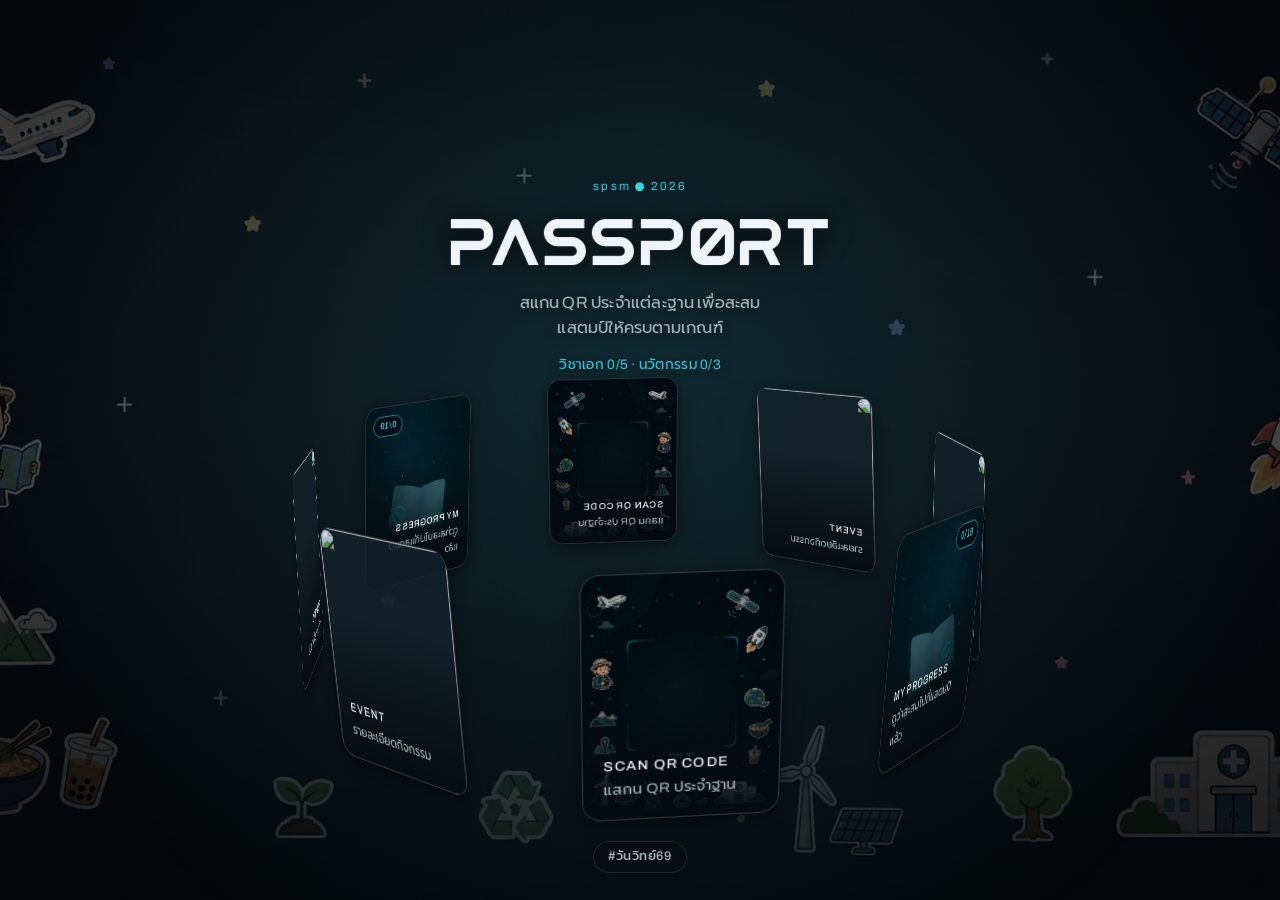
==== standalone/index.html @ b788333f "Add the venue map to the event page Its own full-width section above the poster grid: the map is lan" ====
<!DOCTYPE html>
<html lang="th">
<head>
<meta charset="UTF-8" />
<meta name="viewport" content="width=device-width, initial-scale=1.0, viewport-fit=cover" />
<meta name="theme-color" content="#0a141c" />
<title>PASSPORT — วันวิทย์69</title>
<meta name="description" content="สมุดสะสมแสตมป์ประจำฐานกิจกรรม สแกน QR ประจำฐานเพื่อสะสมแสตมป์ให้ครบตามเกณฑ์รับรางวัล" />
<link rel="icon" href="[data-uri]" />
<style>
/* Vendored faces. Archivo covers latin; Prompt covers Thai.
   Public Sans and Archivo are both latin-only, so Thai text has to come
   from a Thai face — the stacks in app.css put Archivo first and let Thai
   glyphs fall through to Prompt.
   Local so the site still works if the venue wifi dies. */
@font-face {
  font-family: 'Archivo';
  font-style: normal;
  font-weight: 400;
  font-stretch: 100%;
  font-display: swap;
  src: url("[data-uri]") format('woff2');
  unicode-range: U+0000-00FF, U+0131, U+0152-0153, U+02BB-02BC, U+02C6, U+02DA, U+02DC, U+0304, U+0308, U+0329, U+2000-206F, U+20AC, U+2122, U+2191, U+2193, U+2212, U+2215, U+FEFF, U+FFFD;
}
@font-face {
  font-family: 'Archivo';
  font-style: normal;
  font-weight: 500;
  font-stretch: 100%;
  font-display: swap;
  src: url("[data-uri]") format('woff2');
  unicode-range: U+0000-00FF, U+0131, U+0152-0153, U+02BB-02BC, U+02C6, U+02DA, U+02DC, U+0304, U+0308, U+0329, U+2000-206F, U+20AC, U+2122, U+2191, U+2193, U+2212, U+2215, U+FEFF, U+FFFD;
}
@font-face {
  font-family: 'Archivo';
  font-style: normal;
  font-weight: 600;
  font-stretch: 100%;
  font-display: swap;
  src: url("[data-uri]") format('woff2');
  unicode-range: U+0000-00FF, U+0131, U+0152-0153, U+02BB-02BC, U+02C6, U+02DA, U+02DC, U+0304, U+0308, U+0329, U+2000-206F, U+20AC, U+2122, U+2191, U+2193, U+2212, U+2215, U+FEFF, U+FFFD;
}
@font-face {
  font-family: 'Archivo';
  font-style: normal;
  font-weight: 700;
  font-stretch: 100%;
  font-display: swap;
  src: url("[data-uri]") format('woff2');
  unicode-range: U+0000-00FF, U+0131, U+0152-0153, U+02BB-02BC, U+02C6, U+02DA, U+02DC, U+0304, U+0308, U+0329, U+2000-206F, U+20AC, U+2122, U+2191, U+2193, U+2212, U+2215, U+FEFF, U+FFFD;
}

@font-face {
  font-family: 'Prompt';
  font-style: normal;
  font-weight: 400;
  font-display: swap;
  src: url("[data-uri]") format('woff2');
  unicode-range: U+02D7, U+0303, U+0331, U+0E01-0E5B, U+200C-200D, U+25CC;
}
@font-face {
  font-family: 'Prompt';
  font-style: normal;
  font-weight: 500;
  font-display: swap;
  src: url("[data-uri]") format('woff2');
  unicode-range: U+02D7, U+0303, U+0331, U+0E01-0E5B, U+200C-200D, U+25CC;
}
@font-face {
  font-family: 'Prompt';
  font-style: normal;
  font-weight: 600;
  font-display: swap;
  src: url("[data-uri]") format('woff2');
  unicode-range: U+02D7, U+0303, U+0331, U+0E01-0E5B, U+200C-200D, U+25CC;
}
@font-face {
  font-family: 'Prompt';
  font-style: normal;
  font-weight: 700;
  font-display: swap;
  src: url("[data-uri]") format('woff2');
  unicode-range: U+02D7, U+0303, U+0331, U+0E01-0E5B, U+200C-200D, U+25CC;
}

/* ============================================================
   Wunvit Stamp Book
   Design system ported from the MentoScope reference and
   hue-shifted onto the provided navy-teal artwork.
   Surfaces -> ink ramp -> one reserved accent -> tokens.
   ============================================================ */
:root{
  /* Surfaces — deep navy-teal, never pure black */
  --bg:        #0a141c;
  --bg-deep:   #060e14;
  --surface:   rgba(19, 33, 43, 0.82);
  --surface-2: rgba(28, 45, 57, 0.88);
  --sunken:    rgba(8, 17, 24, 0.62);
  --line:      rgba(226, 242, 248, 0.16);
  --line-soft: rgba(226, 242, 248, 0.10);

  /* Ink — warm off-white, never pure #fff */
  --text:       #eef4f7;
  --text-soft:  #a9bfca;
  --text-faint: #7c95a2;

  /* Accent — the cyan already in the artwork. Interactive + stamped only. */
  --accent:        #3ccfe2;
  --accent-strong: #29bed2;
  --accent-deep:   #1a8ea1;
  --accent-tint:   rgba(60, 207, 226, 0.14);
  --on-accent:     #05222a;

  /* Status */
  --ok:        #54d9a6;
  --ok-tint:   rgba(84, 217, 166, 0.14);
  --warn:      #f0b45c;
  --warn-tint: rgba(240, 180, 92, 0.14);
  --bad:       #f08163;
  --bad-tint:  rgba(240, 129, 99, 0.14);

  /* Archivo first, Thai glyphs fall through to Prompt. Both faces
     are latin/Thai only by design — no other script is used here. */
  --font-ui:   "Archivo", "Prompt", system-ui, -apple-system, "Segoe UI", sans-serif;
  /* Was IBM Plex Mono. Kept as its own token so the readout role stays
     nameable; Archivo with tabular figures does the job. */
  --font-mono: "Archivo", "Prompt", system-ui, -apple-system, "Segoe UI", sans-serif;
  /* Osiris is latin-only display — the wordmark and nothing else. */
  --font-display: "Osiris", "Archivo", sans-serif;

  --s1:0.25rem; --s2:0.5rem; --s3:0.75rem; --s4:1rem; --s5:1.5rem; --s6:2rem; --s7:3rem;
  --r-sm:6px; --r-md:10px; --r-lg:16px; --r-full:999px;

  --shadow-md: 0 2px 8px rgba(0,0,0,0.32), 0 12px 36px rgba(0,0,0,0.34);

  --ease-quart: cubic-bezier(0.25,1,0.5,1);
  --ease-expo:  cubic-bezier(0.16,1,0.3,1);
  --dur-fast:150ms; --dur:220ms; --dur-slow:440ms;
}

*,*::before,*::after{ box-sizing:border-box; }
html{ -webkit-text-size-adjust:100%; text-size-adjust:100%; }

@font-face{
  font-family:"Osiris";
  src:url("[data-uri]") format("woff2");
  font-weight:400; font-style:normal; font-display:swap;
}

body{
  margin:0; min-height:100vh;
  background:var(--bg-deep);
  font-family:var(--font-ui); color:var(--text);
  line-height:1.6; -webkit-font-smoothing:antialiased; text-rendering:optimizeLegibility;
  overflow-x:hidden;
}
h1,h2,h3{ margin:0; font-weight:600; line-height:1.2; }
p{ margin:0; }
a{ color:var(--accent); }
.mono{ font-family:var(--font-mono); font-feature-settings:"tnum" 1, "lnum" 1; font-variant-numeric:tabular-nums; }
:focus-visible{ outline:2px solid var(--accent); outline-offset:2px; border-radius:4px; }
[hidden]{ display:none !important; }

/* ------------------------------------------------------------
   Background art + the black overlay.
   Transparent enough to read the stickers, opaque enough that
   every bit of text and card sits cleanly on top of it.
   ------------------------------------------------------------ */
.bg{
  position:fixed; inset:0; z-index:-2;
  background:url("[data-uri]") center center / cover no-repeat;
  background-color:var(--bg);
}
.bg-scrim{
  position:fixed; inset:0; z-index:-1; pointer-events:none;
  background:
    radial-gradient(120% 90% at 50% 42%, rgba(0,0,0,0.42) 0%, rgba(0,0,0,0.66) 58%, rgba(0,0,0,0.80) 100%),
    linear-gradient(180deg, rgba(6,14,20,0.42) 0%, rgba(6,14,20,0.30) 45%, rgba(6,14,20,0.62) 100%);
}
/* Reading views carry a flatter, heavier scrim than the landing — they hold body copy. */
body[data-route="page"] .bg-scrim{
  background:linear-gradient(180deg, rgba(4,10,15,0.80) 0%, rgba(4,10,15,0.72) 100%);
}

.view{ position:relative; z-index:1; }

/* ============================================================
   LANDING — orbital hero
   A 3D ring of card panels orbiting the wordmark: drag or scroll
   to spin, momentum carries, slow auto-drift when idle.
   ============================================================ */
.view--landing{
  height:100vh; height:100dvh; overflow:hidden;
  display:flex; align-items:center; justify-content:center;
}
.orbit-aura{
  position:absolute; inset:-20%; z-index:0; pointer-events:none;
  background:radial-gradient(circle at 50% 44%, var(--accent-tint), transparent 60%);
}
.orbit-stage{
  position:absolute; inset:0; z-index:1;
  display:flex; align-items:center; justify-content:center;
  perspective:1400px; cursor:grab; touch-action:pan-y;
  user-select:none; -webkit-user-select:none;
}
.orbit-stage.is-dragging, .orbit-stage.is-dragging .orbit-panel{ cursor:grabbing; }
.orbit-parallax{ position:relative; width:1px; height:1px; transform-style:preserve-3d; transition:transform 0.6s var(--ease-quart); }
/* The ring orbits BELOW the wordmark. The reference lets panels sweep across
   its title; here the title has to stay unambiguously readable, so the ring
   centre is pushed down and the wordmark lifted up out of its path. */
.orbit-tilt{ position:absolute; top:0; left:0; transform-style:preserve-3d; transform:translateY(104px) rotateX(-16deg); }
.orbit-ring{ position:absolute; top:0; left:0; transform-style:preserve-3d; will-change:transform; }

.orbit-panel{
  position:absolute; top:0; left:0;
  width:158px; height:209px; margin:-105px 0 0 -79px;
  border-radius:var(--r-lg); overflow:hidden; display:block; text-decoration:none;
  background:var(--surface); border:1px solid var(--line-soft); box-shadow:var(--shadow-md);
  transform:rotateY(var(--ry)) translateZ(var(--tz)) rotateZ(var(--rz));
  transition:border-color var(--dur) var(--ease-quart), box-shadow var(--dur) var(--ease-quart), transform 0.7s var(--ease-quart);
  cursor:pointer;
}
.orbit-panel:hover,.orbit-panel:focus-visible{ border-color:var(--accent-deep); box-shadow:0 0 0 1px var(--accent-deep), var(--shadow-md); }
.orbit-panel img{
  position:absolute; inset:0; width:100%; height:100%; object-fit:cover; display:block;
  filter:brightness(0.86);
  transition:filter var(--dur) var(--ease-quart), transform 900ms var(--ease-expo);
}
.orbit-panel:hover img{ filter:brightness(1.05); transform:scale(1.035); }
.orbit-scrim{
  position:absolute; inset:0;
  background:linear-gradient(to top, rgba(4,11,16,0.95) 0%, rgba(4,11,16,0.34) 44%, transparent 64%);
}
.orbit-cap{ position:absolute; left:0; right:0; bottom:0; padding:var(--s3) var(--s4) var(--s4); }
.orbit-kicker{ display:block; font-family:var(--font-mono); font-size:0.72rem; font-weight:500; letter-spacing:0.10em; color:var(--text); }
.orbit-sub{ display:block; margin-top:2px; font-size:0.76rem; color:var(--text-soft); }
.orbit-badge{
  position:absolute; top:10px; right:10px; z-index:2;
  font-family:var(--font-mono); font-size:0.66rem; font-weight:500; letter-spacing:0.06em;
  color:var(--accent); background:rgba(4,11,16,0.72);
  border:1px solid var(--accent-deep); border-radius:var(--r-full); padding:2px 8px;
}
/* The reward card wears a green badge the moment both thresholds are met. */
.orbit-badge[data-role="reward-badge"]{ color:var(--ok); border-color:var(--ok); }

.orbit-center{
  position:absolute; top:50%; left:50%;
  transform:translate(-50%,-50%) translateY(-170px) translateZ(30px);
  text-align:center; width:94vw; max-width:560px; pointer-events:none; z-index:2;
}
.orbit-eyebrow{ font-family:var(--font-mono); font-size:0.72rem; letter-spacing:0.16em; color:var(--accent); margin-bottom:var(--s3); }
/* Osiris on the latin wordmark only — Thai copy below uses Plex Sans Thai. */
.wordmark{
  font-family:var(--font-display); font-weight:400;
  font-size:clamp(1.75rem, 9.5vw, 4rem); letter-spacing:0.01em; line-height:1.05;
  white-space:nowrap; max-width:100%;
  text-shadow:0 2px 26px rgba(0,0,0,0.8);
}
.orbit-sub-text{
  margin-top:var(--s3); color:var(--text-soft); font-size:1rem;
  max-width:30ch; margin-inline:auto; text-wrap:pretty;
  text-shadow:0 1px 12px rgba(0,0,0,0.8);
}
.orbit-tally{
  margin-top:var(--s3); font-size:0.84rem; letter-spacing:0.01em;
  color:var(--accent); text-shadow:0 1px 10px rgba(0,0,0,0.8);
}
/* Brand tag. The orbiting cards sweep through this corner of the screen, so it
   carries its own pill rather than relying on whatever happens to be behind. */
.orbit-hint{
  position:absolute; left:50%; bottom:calc(clamp(12px,3vh,28px) + env(safe-area-inset-bottom, 0px));
  transform:translateX(-50%); z-index:3; margin:0;
  padding:0.32rem 0.9rem; border-radius:var(--r-full);
  background:rgba(6,14,20,0.72); border:1px solid var(--line-soft);
  backdrop-filter:blur(8px); -webkit-backdrop-filter:blur(8px);
  font-size:0.78rem; font-weight:500; letter-spacing:0.04em;
  color:var(--text-soft); pointer-events:none; white-space:nowrap;
}

@media (max-width:720px){
  .orbit-panel{ width:116px; height:153px; margin:-77px 0 0 -58px; }
  .orbit-tilt{ transform:translateY(98px) rotateX(-12deg); }
  .orbit-center{ transform:translate(-50%,-50%) translateY(-146px) translateZ(30px); max-width:360px; }
  .orbit-sub-text{ font-size:0.92rem; }
}
@media (max-height:620px){
  .orbit-tilt{ transform:translateY(74px) rotateX(-12deg); }
  .orbit-center{ transform:translate(-50%,-50%) translateY(-118px) translateZ(30px); }
  .orbit-sub-text{ font-size:0.86rem; }
}

/* ============================================================
   SHARED PAGE CHROME
   ============================================================ */
.view--page{ min-height:100vh; min-height:100dvh; }
.shell{
  max-width:1080px; margin:0 auto;
  padding:0 clamp(1rem,4vw,2.5rem) calc(var(--s7) + env(safe-area-inset-bottom, 0px));
}
.topbar{
  display:flex; align-items:center; justify-content:space-between; gap:var(--s4);
  padding:calc(var(--s4) + env(safe-area-inset-top, 0px)) 0 var(--s5); flex-wrap:wrap;
}
.back{
  display:inline-flex; align-items:center; gap:var(--s2);
  font-size:0.9rem; color:var(--text-soft); text-decoration:none;
  padding:var(--s2) var(--s3); margin-left:calc(var(--s3) * -1); border-radius:var(--r-sm);
  transition:color var(--dur) var(--ease-quart), background var(--dur) var(--ease-quart);
  min-height:40px;
}
.back:hover{ color:var(--text); background:var(--surface); }
.back svg{ width:15px; height:15px; flex:none; }

.mode{
  display:inline-flex; align-items:center; gap:var(--s2);
  padding:0.4rem 0.85rem 0.4rem 0.7rem;
  background:var(--surface); border:1px solid var(--line-soft); border-radius:var(--r-full);
}
.mode__dot{ width:8px; height:8px; border-radius:50%; background:var(--text-faint); flex:none; transition:background var(--dur) var(--ease-quart); }
.mode__label{ font-family:var(--font-mono); font-size:0.72rem; font-weight:500; color:var(--text-soft); letter-spacing:0.04em; }
.mode[data-mode="live"] .mode__dot{ background:var(--accent); animation:pulse-dot 1.1s var(--ease-quart) infinite; }
.mode[data-mode="ok"] .mode__dot{ background:var(--ok); box-shadow:0 0 0 3px var(--ok-tint); }
.mode[data-mode="warn"] .mode__dot{ background:var(--warn); }
.mode[data-mode="error"] .mode__dot{ background:var(--bad); }
@keyframes pulse-dot{ 0%,100%{opacity:1;} 50%{opacity:0.28;} }

.page-head{ margin-bottom:var(--s5); }
.kicker{
  font-family:var(--font-mono); font-size:0.68rem; letter-spacing:0.14em; text-transform:uppercase;
  color:var(--accent); margin-bottom:var(--s2);
}
.page-title{ font-size:clamp(1.4rem,1.1rem+1.4vw,2rem); }
.page-sub{ margin-top:var(--s2); color:var(--text-soft); max-width:52ch; text-wrap:pretty; }

.panel{
  background:var(--surface); border:1px solid var(--line-soft); border-radius:var(--r-lg);
  padding:clamp(1rem,3vw,1.5rem); backdrop-filter:blur(10px); -webkit-backdrop-filter:blur(10px);
}

.btn{
  width:100%; display:inline-flex; align-items:center; justify-content:center; gap:0.6rem;
  min-height:50px; padding:0 1.2rem;
  font-family:var(--font-ui); font-size:1rem; font-weight:600; text-decoration:none;
  border-radius:var(--r-md); border:1px solid transparent; cursor:pointer;
  transition:background var(--dur) var(--ease-quart), color var(--dur) var(--ease-quart),
             border-color var(--dur) var(--ease-quart), transform var(--dur-fast) var(--ease-quart);
}
.btn:active{ transform:scale(0.985); }
.btn--primary{ background:var(--accent); color:var(--on-accent); }
.btn--primary:hover{ background:var(--accent-strong); }
.btn--ghost{ background:transparent; color:var(--text); border-color:var(--line); }
.btn--ghost:hover{ background:var(--surface-2); border-color:var(--accent-deep); }
.btn--danger{ background:transparent; color:var(--text-faint); border-color:var(--line-soft); font-weight:500; min-height:42px; font-size:0.88rem; }
.btn--danger:hover{ color:var(--bad); border-color:var(--bad); background:var(--bad-tint); }
.btn[disabled]{ opacity:0.55; cursor:not-allowed; }

/* ============================================================
   SCAN
   ============================================================ */
.scan-grid{
  display:grid; grid-template-columns:minmax(0,1.05fr) minmax(300px,0.95fr);
  gap:clamp(1rem,3vw,1.75rem); align-items:start;
}
@media (max-width:900px){ .scan-grid{ grid-template-columns:1fr; } }

.cam{
  position:relative; width:100%; max-width:420px; margin:0 auto;
  aspect-ratio:3/4; border-radius:var(--r-lg); overflow:hidden;
  background:var(--sunken) url("[data-uri]") center center / cover no-repeat;
  border:1px solid var(--line-soft); box-shadow:var(--shadow-md);
}
.cam video{
  position:absolute; inset:0; width:100%; height:100%; object-fit:cover; display:none;
  transform-origin:center center; will-change:transform;
}
.cam.is-live video{ display:block; }
.cam.is-live{ background-image:none; background:#04090d; }

.cam__placeholder{
  position:absolute; inset:0; z-index:3;
  display:flex; flex-direction:column; align-items:center; justify-content:center; gap:var(--s2);
  padding:14%; text-align:center; color:var(--text-soft);
  background:linear-gradient(to top, rgba(4,11,16,0.86) 0%, rgba(4,11,16,0.42) 55%, rgba(4,11,16,0.30) 100%);
}
.cam.is-live .cam__placeholder{ display:none; }
.cam__placeholder svg{ width:34px; height:34px; color:var(--accent); }
.cam__placeholder-title{ font-size:0.98rem; font-weight:500; color:var(--text); }
.cam__placeholder-hint{ font-size:0.8rem; color:var(--text-faint); max-width:22ch; }

.cam__frame{ position:absolute; inset:12%; z-index:4; pointer-events:none; opacity:0; transition:opacity var(--dur) var(--ease-quart); }
.cam.is-live .cam__frame{ opacity:1; }
.bracket{ position:absolute; width:26px; height:26px; border:2px solid var(--accent); border-radius:3px; }
.bracket--tl{ top:0; left:0; border-right:0; border-bottom:0; border-radius:6px 0 0 0; }
.bracket--tr{ top:0; right:0; border-left:0; border-bottom:0; border-radius:0 6px 0 0; }
.bracket--bl{ bottom:0; left:0; border-right:0; border-top:0; border-radius:0 0 0 6px; }
.bracket--br{ bottom:0; right:0; border-left:0; border-top:0; border-radius:0 0 6px 0; }
.cam__target{ position:absolute; inset:6%; border:1.5px dashed rgba(60,207,226,0.34); border-radius:10px; }
.cam__sweep{
  position:absolute; left:0; right:0; top:0; height:26%; opacity:0;
  background:linear-gradient(to bottom, transparent 0%, var(--accent-tint) 60%, rgba(60,207,226,0.55) 100%);
  border-bottom:1.5px solid rgba(60,207,226,0.8);
}
.cam.is-live .cam__frame .bracket{ animation:bracket-lock 1.6s var(--ease-quart) infinite; }
.cam.is-live .cam__sweep{ opacity:1; animation:scan-sweep 1.9s var(--ease-quart) infinite; }
@keyframes bracket-lock{ 0%,100%{opacity:0.5;} 50%{opacity:1;} }
@keyframes scan-sweep{ from{ transform:translateY(-26%);} to{ transform:translateY(385%);} }

.cam__caption{
  position:absolute; left:0; right:0; bottom:4.5%; z-index:4; text-align:center;
  font-family:var(--font-mono); font-size:0.72rem; font-weight:500; letter-spacing:0.22em;
  color:var(--accent); pointer-events:none; opacity:0; transition:opacity var(--dur) var(--ease-quart);
}
.cam.is-live .cam__caption{ opacity:0.8; }

.cam.is-hit{ animation:hit-flash 520ms var(--ease-quart); }
@keyframes hit-flash{
  0%{ box-shadow:0 0 0 0 var(--ok), var(--shadow-md); }
  100%{ box-shadow:0 0 0 14px rgba(84,217,166,0), var(--shadow-md); }
}

.controls{ max-width:420px; margin:var(--s5) auto 0; display:flex; flex-direction:column; gap:var(--s3); }
.zoom{ display:flex; align-items:center; gap:var(--s3); background:var(--sunken); border:1px solid var(--line-soft); border-radius:var(--r-md); padding:0.55rem 0.85rem; }
.zoom__label{ font-size:0.86rem; color:var(--text-soft); flex:none; }
.zoom__range{ flex:1; min-width:0; accent-color:var(--accent); height:26px; }
.zoom__value{ flex:none; font-size:0.8rem; color:var(--accent); min-width:3.4ch; text-align:right; }

/* result */
.result{ display:flex; flex-direction:column; gap:var(--s4); }
.result__body{ display:flex; align-items:flex-start; gap:var(--s3); }
.result__icon{
  flex:none; width:44px; height:44px; border-radius:var(--r-md);
  display:grid; place-items:center; font-size:1.35rem; line-height:1;
  background:var(--surface-2); border:1px solid var(--line-soft); color:var(--text-faint);
}
.result__title{ font-size:1.05rem; font-weight:600; text-wrap:balance; }
.result__text{ margin-top:2px; font-size:0.9rem; color:var(--text-soft); text-wrap:pretty; }
.result[data-state="ok"]{ border-color:var(--ok); }
.result[data-state="ok"] .result__icon{ background:var(--ok-tint); border-color:var(--ok); color:var(--ok); }
.result[data-state="ok"] .result__title{ color:var(--ok); }
.result[data-state="dup"]{ border-color:var(--warn); }
.result[data-state="dup"] .result__icon{ background:var(--warn-tint); border-color:var(--warn); color:var(--warn); }
.result[data-state="dup"] .result__title{ color:var(--warn); }
.result[data-state="bad"]{ border-color:var(--bad); }
.result[data-state="bad"] .result__icon{ background:var(--bad-tint); border-color:var(--bad); color:var(--bad); }
.result[data-state="bad"] .result__title{ color:var(--bad); }
.result[data-state="ok"] .result__icon,
.result[data-state="dup"] .result__icon,
.result[data-state="bad"] .result__icon{ animation:pop 260ms var(--ease-expo) both; }
@keyframes pop{ from{ transform:scale(0.5); opacity:0; } to{ transform:scale(1); opacity:1; } }

.meter{ height:6px; border-radius:var(--r-full); background:var(--sunken); overflow:hidden; }
.meter__fill{ display:block; height:100%; width:0%; border-radius:var(--r-full); background:var(--accent); transition:width var(--dur-slow) var(--ease-expo), background var(--dur) var(--ease-quart); }

/* ---- criteria rows: one per group, shown on both scan and progress ----
   The bar fills toward that group's threshold, not toward its station count —
   what the kid needs to know is "how far to the prize". */
.crit-list{ display:flex; flex-direction:column; gap:var(--s3); }
.crit__top{ display:flex; align-items:baseline; justify-content:space-between; gap:var(--s2); margin-bottom:5px; }
.crit__label{ font-size:0.82rem; color:var(--text-soft); line-height:1.3; }
.crit__count{ flex:none; font-size:0.78rem; color:var(--text-faint); }
.crit__count b{ color:var(--accent); font-weight:600; }
.crit.is-pass .crit__count b{ color:var(--ok); }
.crit.is-pass .meter__fill{ background:var(--ok); }
.crit.is-pass .crit__label{ color:var(--text); }

/* ============================================================
   PROGRESS
   ============================================================ */
.progress-grid{
  display:grid; grid-template-columns:minmax(240px,0.8fr) minmax(0,1.2fr);
  gap:clamp(1rem,3vw,1.75rem); align-items:start;
}
@media (max-width:820px){ .progress-grid{ grid-template-columns:1fr; } }

.tally{ display:flex; flex-direction:column; align-items:center; text-align:center; gap:var(--s2); position:relative; }
.tally__ring{ position:relative; width:150px; height:150px; }
.ring{ width:150px; height:150px; transform:rotate(-90deg); display:block; }
.ring__track{ fill:none; stroke:var(--sunken); stroke-width:9; }
.ring__fill{
  fill:none; stroke:var(--accent); stroke-width:9; stroke-linecap:round;
  stroke-dasharray:326.7; stroke-dashoffset:326.7;
  transition:stroke-dashoffset 640ms var(--ease-expo), stroke var(--dur) var(--ease-quart);
}
.tally.is-done .ring__fill{ stroke:var(--ok); }
.tally__num{
  position:absolute; top:50%; left:50%; transform:translate(-50%,-50%);
  font-family:var(--font-mono); font-size:1.9rem; font-weight:600; line-height:1; color:var(--text);
  white-space:nowrap;
}
.tally__num span{ font-size:1rem; color:var(--text-faint); }
.tally__label{ margin-top:var(--s2); font-size:0.9rem; color:var(--text-soft); }
.tally__done{ font-size:0.92rem; font-weight:600; color:var(--ok); }
.tally .btn{ margin-top:var(--s2); }

.grp + .grp{ margin-top:var(--s5); }
.grp__head{ display:flex; align-items:center; justify-content:space-between; gap:var(--s3); }
.grp__head .kicker{ margin-bottom:0; }
.grp__count{
  flex:none; font-size:0.72rem; padding:2px 9px; border-radius:var(--r-full);
  color:var(--text-faint); background:var(--sunken); border:1px solid var(--line-soft);
}
.grp__count.is-pass{ color:var(--ok); border-color:rgba(84,217,166,0.45); background:var(--ok-tint); }

.stamp-list{ list-style:none; margin:var(--s3) 0 0; padding:0; display:flex; flex-direction:column; gap:var(--s2); }
.stamp{
  display:flex; align-items:center; gap:var(--s3);
  padding:var(--s3); border-radius:var(--r-md);
  background:var(--sunken); border:1px solid var(--line-soft);
  transition:border-color var(--dur) var(--ease-quart), background var(--dur) var(--ease-quart);
}
.stamp__icon{
  flex:none; width:38px; height:38px; border-radius:9px; display:grid; place-items:center;
  font-size:1.15rem; line-height:1; background:var(--surface-2); border:1px solid var(--line-soft);
  filter:grayscale(1) opacity(0.5); transition:filter var(--dur) var(--ease-quart);
}
.stamp__icon--code{ font-size:0.7rem; font-weight:600; letter-spacing:0.02em; color:var(--text-soft); }
.stamp.is-done .stamp__icon--code{ color:var(--ok); }
.stamp__main{ flex:1; min-width:0; }
.stamp__name{
  display:flex; align-items:center; gap:var(--s2); flex-wrap:wrap;
  font-size:0.98rem; font-weight:500; color:var(--text-soft);
}
.stamp__check{ flex:none; width:19px; height:19px; color:var(--ok); opacity:0; transform:scale(0.4); transition:opacity var(--dur) var(--ease-expo), transform var(--dur) var(--ease-expo); }

.stamp.is-done{ background:var(--ok-tint); border-color:rgba(84,217,166,0.42); }
.stamp.is-done .stamp__icon{ filter:none; border-color:rgba(84,217,166,0.42); }
.stamp.is-done .stamp__name{ color:var(--text); font-weight:600; }
.stamp.is-done .stamp__check{ opacity:1; transform:scale(1); }
.stamp.is-fresh .stamp__check{ animation:pop 320ms var(--ease-expo) both; }

/* ============================================================
   REDUCED MOTION
   ============================================================ */
@media (prefers-reduced-motion:reduce){
  *,*::before,*::after{
    animation-duration:0.01ms !important; animation-iteration-count:1 !important;
    transition-duration:0.01ms !important;
  }
  .cam__sweep{ display:none; }
  .notif__bar{ display:none; }
}

/* ============================================================
   REWARD — the rules, and the card a teacher actually inspects
   ============================================================ */
.reward-grid{
  display:grid; grid-template-columns:minmax(0,1fr) minmax(0,1fr);
  gap:clamp(1rem,3vw,1.75rem); align-items:start;
}
@media (max-width:900px){ .reward-grid{ grid-template-columns:1fr; } }

.rules{ display:flex; flex-direction:column; gap:var(--s4); }
.rulelist{ margin:0; padding-left:1.3rem; display:flex; flex-direction:column; gap:var(--s3); }
.rulelist li{ font-size:0.94rem; color:var(--text-soft); text-wrap:pretty; }
.rulelist li b{ color:var(--text); font-weight:600; }
.rulelist__of{ color:var(--text-faint); font-size:0.84rem; }

.verify{ display:flex; flex-direction:column; gap:var(--s4); }
.verify[data-state="open"]{ border-color:var(--ok); box-shadow:0 0 0 1px var(--ok), var(--shadow-md); }

.verify__locked{ display:flex; flex-direction:column; align-items:center; text-align:center; gap:var(--s2); padding:var(--s4) 0; }
.verify__icon{ font-size:1.9rem; line-height:1; }
.verify__title{ font-size:1.05rem; font-weight:600; }
.verify__text{ font-size:0.88rem; color:var(--text-soft); text-wrap:pretty; }

.verify__open{ display:flex; flex-direction:column; gap:var(--s3); }
.verify__pass{
  font-size:1.15rem; font-weight:700; color:var(--ok);
  display:flex; align-items:center; gap:var(--s2);
}
.verify__pass::before{
  content:""; width:10px; height:10px; border-radius:50%; background:var(--ok);
  box-shadow:0 0 0 4px var(--ok-tint); flex:none;
  animation:pulse-dot 1.6s var(--ease-quart) infinite;
}

/* The readout a teacher reads. Monospace so the code can't be misread. */
.vcard{ background:var(--sunken); border:1px solid var(--line-soft); border-radius:var(--r-md); overflow:hidden; }
.vcard__row{
  display:flex; align-items:center; justify-content:space-between; gap:var(--s3);
  padding:0.6rem 0.85rem;
}
.vcard__row + .vcard__row{ border-top:1px solid var(--line-soft); }
.vcard__k{ font-size:0.82rem; color:var(--text-soft); }
.vcard__v{ font-size:0.9rem; color:var(--text); text-align:right; }

.vlog{ font-size:0.86rem; }
.vlog summary{ cursor:pointer; color:var(--text-soft); padding:var(--s2) 0; }
.vlog summary:hover{ color:var(--text); }
.vlog__list{ list-style:none; margin:var(--s2) 0 0; padding:0; display:flex; flex-direction:column; gap:4px; }
.vlog__list li{
  display:flex; align-items:baseline; justify-content:space-between; gap:var(--s3);
  padding:0.35rem 0.6rem; border-radius:var(--r-sm); background:var(--sunken);
  font-size:0.82rem; color:var(--text-soft);
}
.vlog__list li .mono{ flex:none; color:var(--text-faint); font-size:0.76rem; }

/* ============================================================
   NOTIFICATIONS — top of screen, LINE/Discord style
   Fixed above everything, safe-area aware, and pointer-transparent
   except on the cards themselves so it never blocks the scan button.
   ============================================================ */
.notif-host{
  position:fixed; z-index:120; pointer-events:none;
  top:calc(10px + env(safe-area-inset-top, 0px));
  left:50%; transform:translateX(-50%);
  width:min(94vw, 460px);
  display:flex; flex-direction:column; gap:var(--s2);
}
.notif{
  pointer-events:auto; position:relative; overflow:hidden;
  display:flex; align-items:flex-start; gap:var(--s3);
  padding:0.7rem 0.8rem 0.75rem;
  border-radius:14px;
  background:rgba(18,31,40,0.94); border:1px solid var(--line);
  box-shadow:0 8px 28px rgba(0,0,0,0.45), 0 2px 6px rgba(0,0,0,0.35);
  backdrop-filter:blur(14px) saturate(1.1); -webkit-backdrop-filter:blur(14px) saturate(1.1);
  opacity:0; transform:translateY(-14px) scale(0.97);
  transition:opacity 260ms var(--ease-expo), transform 260ms var(--ease-expo);
}
.notif.is-in{ opacity:1; transform:translateY(0) scale(1); }
.notif.is-out{ opacity:0; transform:translateY(-10px) scale(0.98); }

.notif__icon{
  flex:none; width:30px; height:30px; border-radius:9px;
  display:grid; place-items:center; font-size:0.95rem; font-weight:700; line-height:1;
  background:var(--surface-2); color:var(--text-soft);
}
.notif__main{ flex:1; min-width:0; display:flex; flex-direction:column; gap:1px; }
.notif__title{ font-size:0.9rem; font-weight:600; color:var(--text); line-height:1.35; }
.notif__body{
  font-size:0.8rem; color:var(--text-soft); line-height:1.4;
  overflow-wrap:anywhere;
}
.notif__x{
  flex:none; width:24px; height:24px; margin:-2px -2px 0 0;
  display:grid; place-items:center;
  font-size:1.05rem; line-height:1; color:var(--text-faint);
  background:transparent; border:0; border-radius:6px; cursor:pointer;
  transition:color var(--dur) var(--ease-quart), background var(--dur) var(--ease-quart);
}
.notif__x:hover{ color:var(--text); background:var(--surface-2); }

/* the bar drains for the life of the notification */
.notif__bar{
  position:absolute; left:0; bottom:0; height:2px; width:100%;
  transform-origin:left center; background:var(--text-faint); opacity:0.5;
}
.notif.is-in .notif__bar{ animation:notif-drain 3.4s linear forwards; }

@keyframes notif-drain{ from{ transform:scaleX(1); } to{ transform:scaleX(0); } }

.notif[data-tone="ok"]{ border-color:rgba(84,217,166,0.5); }
.notif[data-tone="ok"] .notif__icon{ background:var(--ok-tint); color:var(--ok); }
.notif[data-tone="ok"] .notif__title{ color:var(--ok); }
.notif[data-tone="ok"] .notif__bar{ background:var(--ok); }

.notif[data-tone="warn"]{ border-color:rgba(240,180,92,0.5); }
.notif[data-tone="warn"] .notif__icon{ background:var(--warn-tint); color:var(--warn); }
.notif[data-tone="warn"] .notif__title{ color:var(--warn); }
.notif[data-tone="warn"] .notif__bar{ background:var(--warn); }

.notif[data-tone="bad"]{ border-color:rgba(240,129,99,0.5); }
.notif[data-tone="bad"] .notif__icon{ background:var(--bad-tint); color:var(--bad); }
.notif[data-tone="bad"] .notif__title{ color:var(--bad); }
.notif[data-tone="bad"] .notif__bar{ background:var(--bad); }

/* ============================================================
   EVENT — schedule, how-to, posters
   ============================================================ */
.event-grid{
  display:grid; grid-template-columns:repeat(auto-fit, minmax(min(100%, 320px), 1fr));
  gap:clamp(1rem,3vw,1.75rem); align-items:start; margin-bottom:clamp(1rem,3vw,1.75rem);
}
.event-grid .panel{ display:flex; flex-direction:column; gap:var(--s3); }

.note{ font-size:0.8rem; color:var(--text-faint); text-wrap:pretty; }

/* schedule */
.timeline{ list-style:none; margin:var(--s2) 0 0; padding:0 0 0 var(--s4); position:relative; }
.timeline::before{
  content:""; position:absolute; left:4px; top:6px; bottom:6px;
  width:2px; border-radius:2px; background:var(--line-soft);
}
.timeline li{ position:relative; padding:0 0 var(--s4) 0; }
.timeline li:last-child{ padding-bottom:0; }
.timeline li::before{
  content:""; position:absolute; left:calc(var(--s4) * -1 + 1px); top:7px;
  width:8px; height:8px; border-radius:50%;
  background:var(--sunken); border:2px solid var(--line);
}
.timeline li.is-mark::before{ background:var(--accent); border-color:var(--accent); }
.timeline__t{ display:block; font-size:0.74rem; color:var(--text-faint); letter-spacing:0.02em; }
.timeline__e{ display:block; margin-top:1px; font-size:0.94rem; color:var(--text); }
.timeline li.is-mark .timeline__e{ color:var(--accent); font-weight:600; }

/* how-to */
.howto{ list-style:none; margin:var(--s2) 0 0; padding:0; display:flex; flex-direction:column; gap:var(--s3); }
.howto li{ display:flex; align-items:flex-start; gap:var(--s3); }
.howto__n{
  flex:none; width:24px; height:24px; border-radius:50%;
  display:grid; place-items:center; font-size:0.76rem; font-weight:600;
  background:var(--accent-tint); color:var(--accent); border:1px solid var(--accent-deep);
}
.howto__b{ flex:1; font-size:0.9rem; color:var(--text-soft); line-height:1.5; text-wrap:pretty; }
.howto__b b{ color:var(--text); font-weight:600; }

/* posters */
.posters{ display:flex; flex-direction:column; gap:var(--s2); }
.poster-grid{
  display:grid; grid-template-columns:repeat(auto-fit, minmax(min(100%, 200px), 1fr));
  gap:var(--s3); margin-top:var(--s2);
}
.poster{
  display:block; position:relative; width:100%; padding:0; cursor:zoom-in;
  font:inherit; color:inherit; text-align:left; border-radius:var(--r-md); overflow:hidden;
  border:1px solid var(--line-soft); background:var(--sunken); text-decoration:none;
  transition:border-color var(--dur) var(--ease-quart), transform var(--dur) var(--ease-quart);
}
.poster:hover,.poster:focus-visible{ border-color:var(--accent-deep); transform:translateY(-2px); }
.poster img{ display:block; width:100%; height:auto; }
/* the venue map is landscape — it gets its own full-width row rather than a
   cell in the portrait poster grid */
.poster--wide{ margin-top:var(--s2); }
.poster__cap{
  position:absolute; left:0; right:0; bottom:0; padding:0.5rem 0.65rem;
  font-size:0.78rem; color:var(--text);
  background:linear-gradient(to top, rgba(4,11,16,0.94), rgba(4,11,16,0));
}

/* poster lightbox */
.lightbox{
  position:fixed; inset:0; z-index:200;
  display:flex; align-items:center; justify-content:center;
  padding:clamp(0.75rem, 4vw, 2rem);
  background:rgba(3,8,12,0.92);
  backdrop-filter:blur(6px); -webkit-backdrop-filter:blur(6px);
}
.lightbox img{
  max-width:100%; max-height:100%; width:auto; height:auto;
  border-radius:var(--r-md); box-shadow:var(--shadow-md);
}
.lightbox__close{
  position:absolute; top:calc(10px + env(safe-area-inset-top, 0px)); right:12px;
  width:40px; height:40px; display:grid; place-items:center;
  font-size:1.5rem; line-height:1; color:var(--text);
  background:var(--surface-2); border:1px solid var(--line);
  border-radius:50%; cursor:pointer;
}
.lightbox__close:hover{ background:var(--surface); border-color:var(--accent-deep); }

</style>
</head>
<body>

<!-- Fixed art + the black overlay that keeps every screen readable on top of it -->
<div class="bg" aria-hidden="true"></div>
<div class="bg-scrim" aria-hidden="true"></div>

<!-- ============================================================
     LANDING — orbital hero (ported from the MentoScope reference)
     ============================================================ -->
<main class="view view--landing" id="view-landing">
  <div class="orbit-aura" aria-hidden="true"></div>

  <div class="orbit-stage" id="orbit-stage">
    <div class="orbit-parallax" id="orbit-parallax">
      <div class="orbit-tilt">
        <div class="orbit-ring" id="orbit-ring"><!-- panels injected by app.js --></div>
      </div>

      <div class="orbit-center">
        <p class="orbit-eyebrow">spsm ● 2026</p>
        <h1 class="wordmark">PASSPORT</h1>
        <p class="orbit-sub-text">สแกน QR ประจำแต่ละฐาน เพื่อสะสมแสตมป์ให้ครบตามเกณฑ์</p>
        <p class="orbit-tally" id="landing-tally">วิชาเอก 0/5 · นวัตกรรม 0/3</p>
      </div>
    </div>
  </div>

  <p class="orbit-hint" aria-hidden="true">#วันวิทย์69</p>
</main>

<!-- ============================================================
     SCAN
     ============================================================ -->
<main class="view view--page" id="view-scan" hidden>
  <div class="shell">
    <header class="topbar">
      <a class="back" href="#/">
        <svg viewBox="0 0 16 16" fill="none" aria-hidden="true"><path d="M10 3 5 8l5 5" stroke="currentColor" stroke-width="1.6" stroke-linecap="round" stroke-linejoin="round"/></svg>
        กลับหน้าแรก
      </a>
      <div class="mode" id="scan-mode" data-mode="idle">
        <span class="mode__dot"></span>
        <span class="mode__label" id="scan-mode-label">STANDBY</span>
      </div>
    </header>

    <div class="page-head">
      <p class="kicker">SCAN QR CODE</p>
      <h2 class="page-title">แสกน QR ประจำฐาน</h2>
      <p class="page-sub">เล็ง QR ของฐานให้อยู่ในกรอบ ถ้าอยู่ไกลให้เลื่อนซูมเข้ามา</p>
    </div>

    <div class="scan-grid">
      <!-- camera -->
      <section class="panel scanner">
        <div class="cam" id="cam">
          <video id="video" playsinline muted autoplay></video>
          <div class="cam__placeholder" id="cam-placeholder">
            <svg viewBox="0 0 24 24" fill="none" aria-hidden="true"><path d="M3 8.5A2.5 2.5 0 0 1 5.5 6h1.7l1-1.7A1 1 0 0 1 9.06 4h5.88a1 1 0 0 1 .86.5l1 1.5h1.7A2.5 2.5 0 0 1 21 8.5v8A2.5 2.5 0 0 1 18.5 19h-13A2.5 2.5 0 0 1 3 16.5v-8Z" stroke="currentColor" stroke-width="1.5"/><circle cx="12" cy="12" r="3.4" stroke="currentColor" stroke-width="1.5"/></svg>
            <p class="cam__placeholder-title">กดเปิดกล้องเพื่อเริ่มสแกน</p>
            <p class="cam__placeholder-hint">เบราว์เซอร์จะขออนุญาตใช้กล้อง กด “อนุญาต”</p>
          </div>

          <div class="cam__frame" aria-hidden="true">
            <span class="bracket bracket--tl"></span>
            <span class="bracket bracket--tr"></span>
            <span class="bracket bracket--bl"></span>
            <span class="bracket bracket--br"></span>
            <span class="cam__target"></span>
            <span class="cam__sweep"></span>
          </div>
          <p class="cam__caption" aria-hidden="true">▸▸▸ SCAN ME ◂◂◂</p>
        </div>

        <div class="controls">
          <button class="btn btn--primary" id="btn-camera" type="button">เปิดกล้อง</button>

          <div class="zoom" id="zoom-wrap" hidden>
            <label class="zoom__label" for="zoom">ซูม</label>
            <input class="zoom__range" id="zoom" type="range" min="1" max="4" step="0.1" value="1" />
            <output class="zoom__value mono" id="zoom-value">1.0×</output>
          </div>

          <button class="btn btn--ghost" id="btn-torch" type="button" hidden>เปิดไฟฉาย</button>
        </div>
      </section>

      <!-- result -->
      <section class="panel result" id="result" data-state="idle">
        <p class="kicker">STATUS</p>
        <div class="result__body">
          <span class="result__icon" id="result-icon" aria-hidden="true">◎</span>
          <div>
            <p class="result__title" id="result-title">ยังไม่ได้สแกน</p>
            <p class="result__text" id="result-text">เปิดกล้องแล้วเล็งไปที่ QR ของฐาน</p>
          </div>
        </div>

        <div class="crit-list" id="scan-crit"><!-- injected --></div>

        <a class="btn btn--ghost" href="#/progress">ดูแสตมป์ของฉัน</a>
      </section>
    </div>
  </div>
</main>

<!-- ============================================================
     PROGRESS
     ============================================================ -->
<main class="view view--page" id="view-progress" hidden>
  <div class="shell">
    <header class="topbar">
      <a class="back" href="#/">
        <svg viewBox="0 0 16 16" fill="none" aria-hidden="true"><path d="M10 3 5 8l5 5" stroke="currentColor" stroke-width="1.6" stroke-linecap="round" stroke-linejoin="round"/></svg>
        กลับหน้าแรก
      </a>
      <div class="mode" id="progress-mode" data-mode="idle">
        <span class="mode__dot"></span>
        <span class="mode__label mono" id="progress-mode-label">IN PROGRESS</span>
      </div>
    </header>

    <div class="page-head">
      <p class="kicker">MY PROGRESS</p>
      <h2 class="page-title">แสตมป์ของฉัน</h2>
      <p class="page-sub">ฐานที่สแกนแล้วจะมีเครื่องหมายถูกอยู่หลังชื่อฐาน</p>
    </div>

    <div class="progress-grid">
      <section class="panel tally">
        <div class="tally__ring">
          <svg class="ring" viewBox="0 0 120 120" aria-hidden="true">
            <circle class="ring__track" cx="60" cy="60" r="52"></circle>
            <circle class="ring__fill" id="ring-fill" cx="60" cy="60" r="52"></circle>
          </svg>
          <p class="tally__num"><b id="tally-count">0</b><span id="tally-total">/19</span></p>
        </div>
        <p class="tally__label">แสตมป์ที่สะสมแล้ว</p>

        <div class="crit-list" id="progress-crit"><!-- injected --></div>

        <p class="tally__done" id="tally-done" hidden>ครบถ้วน!</p>
        <a class="btn btn--primary" id="tally-cta" href="#/scan">สแกนฐานต่อไป</a>
        <a class="btn btn--ghost" href="#/reward">กติกาการรับรางวัล</a>
      </section>

      <section class="panel stamps">
        <div id="stamp-groups"><!-- injected by app.js --></div>
      </section>
    </div>
  </div>
</main>

<!-- ============================================================
     REWARD — rules + the panel a teacher checks before handing a prize
     ============================================================ -->
<main class="view view--page" id="view-reward" hidden>
  <div class="shell">
    <header class="topbar">
      <a class="back" href="#/">
        <svg viewBox="0 0 16 16" fill="none" aria-hidden="true"><path d="M10 3 5 8l5 5" stroke="currentColor" stroke-width="1.6" stroke-linecap="round" stroke-linejoin="round"/></svg>
        กลับหน้าแรก
      </a>
      <div class="mode" id="reward-mode" data-mode="idle">
        <span class="mode__dot"></span>
        <span class="mode__label mono" id="reward-mode-label">NOT YET</span>
      </div>
    </header>

    <div class="page-head">
      <p class="kicker">REWARD</p>
      <h2 class="page-title">กติกาการรับรางวัล</h2>
      <p class="page-sub">สำหรับนักเรียน ม.1 ม.2 และ ม.3 — สะสมแสตมป์ให้ครบทั้งสองเกณฑ์ แล้วนำไปแลกรางวัลที่จุดแลกบริเวณกองกลาง</p>
    </div>

    <div class="reward-grid">
      <!-- rules -->
      <section class="panel rules">
        <p class="kicker">เกณฑ์การรับรางวัล</p>
        <ol class="rulelist" id="rulelist"><!-- injected --></ol>
        <a class="btn btn--ghost" href="#/scan">ไปสแกนฐาน</a>
      </section>

      <!-- the thing a teacher looks at -->
      <section class="panel verify" id="verify" data-state="locked">
        <p class="kicker">บัตรรับรางวัล</p>

        <!-- not eligible yet -->
        <div class="verify__locked" id="verify-locked">
          <span class="verify__icon" aria-hidden="true">🔒</span>
          <p class="verify__title">ยังไม่ผ่านเกณฑ์</p>
          <p class="verify__text" id="verify-need">สะสมแสตมป์ให้ครบตามเกณฑ์ด้านซ้ายก่อน</p>
        </div>

        <!-- eligible -->
        <div class="verify__open" id="verify-open" hidden>
          <p class="verify__pass">ผ่านเกณฑ์ · พร้อมรับรางวัล</p>

          <div class="vcard">
            <div class="vcard__row">
              <span class="vcard__k" id="verify-major-k">วิชาเอก</span>
              <span class="vcard__v mono" id="verify-major">0</span>
            </div>
            <div class="vcard__row">
              <span class="vcard__k" id="verify-innovation-k">นวัตกรรม/นิทรรศการ</span>
              <span class="vcard__v mono" id="verify-innovation">0</span>
            </div>
            <div class="vcard__row">
              <span class="vcard__k">ช่วงเวลาที่สแกน</span>
              <span class="vcard__v mono" id="verify-span">-</span>
            </div>
          </div>

          <details class="vlog">
            <summary>ดูรายการฐานที่สแกน (<span id="verify-log-count">0</span>)</summary>
            <ol class="vlog__list" id="verify-log"><!-- injected --></ol>
          </details>
        </div>

      </section>
    </div>
  </div>
</main>

<!-- ============================================================
     EVENT — schedule, how to use the app, and the printed posters
     ============================================================ -->
<main class="view view--page" id="view-event" hidden>
  <div class="shell">
    <header class="topbar">
      <a class="back" href="#/">
        <svg viewBox="0 0 16 16" fill="none" aria-hidden="true"><path d="M10 3 5 8l5 5" stroke="currentColor" stroke-width="1.6" stroke-linecap="round" stroke-linejoin="round"/></svg>
        กลับหน้าแรก
      </a>
      <div class="mode" data-mode="ok">
        <span class="mode__dot"></span>
        <span class="mode__label mono">24 AUG 2026</span>
      </div>
    </header>

    <div class="page-head">
      <p class="kicker">EVENT</p>
      <h2 class="page-title">รายละเอียดกิจกรรม</h2>
      <p class="page-sub">กิจกรรมวันวิทยาศาสตร์ 2569 — <b>Green Science for Sustainable Future</b><br />
        วันที่ 24 สิงหาคม 2569 ณ ลานเล่นล้อ มหาวิทยาลัยศรีนครินทรวิโรฒ ประสานมิตร</p>
    </div>

    <div class="event-grid">
      <!-- schedule -->
      <section class="panel">
        <p class="kicker">กำหนดการ</p>
        <ol class="timeline">
          <li><span class="timeline__t mono">16.15 – 16.30</span><span class="timeline__e">ประธานกล่าวเปิดงาน</span></li>
          <li><span class="timeline__t mono">16.30 – 17.00</span><span class="timeline__e">การแสดงพิธีเปิด</span></li>
          <li><span class="timeline__t mono">17.00 – 17.30</span><span class="timeline__e">Science-Talk รอบตัดสิน</span></li>
          <li><span class="timeline__t mono">17.30 – 18.00</span><span class="timeline__e">กิจกรรมแสดงดนตรี</span></li>
          <li><span class="timeline__t mono">18.00 – 19.00</span><span class="timeline__e">Sci SPSM Ambassador</span></li>
          <li class="is-mark"><span class="timeline__t mono">19.00 – 19.30</span><span class="timeline__e">กิจกรรมมอบรางวัล</span></li>
          <li><span class="timeline__t mono">19.30 – 20.00</span><span class="timeline__e">กิจกรรมแสดงดนตรี</span></li>
        </ol>
        <p class="note">หมายเหตุ: กำหนดการอาจมีการเปลี่ยนแปลงตามความเหมาะสม</p>
        <p class="note">นักเรียนระดับชั้นมัธยมศึกษาตอนต้น (หลักสูตรปกติ) เข้าร่วมกิจกรรมตั้งแต่คาบ 8</p>
      </section>

      <!-- how to use this app -->
      <section class="panel">
        <p class="kicker">วิธีใช้ PASSPORT</p>
        <ol class="howto">
          <li>
            <span class="howto__n mono">1</span>
            <span class="howto__b"><b>เปิดการ์ด “Scan QR code”</b> แล้วกดเปิดกล้อง กด “อนุญาต” ตอนเบราว์เซอร์ถาม</span>
          </li>
          <li>
            <span class="howto__n mono">2</span>
            <span class="howto__b"><b>เล็ง QR ประจำฐาน</b> ให้อยู่ในกรอบ ถ้าอยู่ไกลให้เลื่อนแถบซูมเข้ามา พอสแกนติดจะมีแจ้งเตือนเด้งขึ้นด้านบน</span>
          </li>
          <li>
            <span class="howto__n mono">3</span>
            <span class="howto__b"><b>เก็บให้ครบเกณฑ์</b> — ฐานวิชาเอกอย่างน้อย 5 ฐาน และฐานนวัตกรรม/นิทรรศการอย่างน้อย 3 ฐาน</span>
          </li>
          <li>
            <span class="howto__n mono">4</span>
            <span class="howto__b"><b>ครบแล้วเปิด “กติกาการรับรางวัล”</b> ยื่นหน้าจอบัตรรับรางวัลให้คุณครูที่จุดแลกบริเวณกองกลาง</span>
          </li>
        </ol>
        <p class="note">แสตมป์เก็บไว้ในเครื่องของตัวเอง เน็ตหลุดหรือปิดแอปแล้วเปิดใหม่ก็ไม่หาย แต่ถ้าเปลี่ยนเครื่องหรือล้างข้อมูลเบราว์เซอร์จะต้องเริ่มใหม่</p>
        <a class="btn btn--primary" href="#/scan">ไปสแกนฐาน</a>
      </section>
    </div>

    <!-- venue map. Its own section above the poster grid: it is landscape where
         the posters are portrait, and the station labels only read at full width. -->
    <section class="panel posters">
      <p class="kicker">แผนผังงาน</p>
      <p class="note">แตะที่รูปเพื่อดูขนาดเต็ม — ฐานวิชาเอกคือกล่องสีชมพู</p>
      <button class="poster poster--wide" type="button" data-poster="[data-uri]">
        <img src="[data-uri]" alt="แผนผังงานวันวิทยาศาสตร์ 24 สิงหาคม 2569" loading="lazy" />
        <span class="poster__cap">ผังงาน · ลานเล่นล้อ มศว ประสานมิตร</span>
      </button>
    </section>

    <!-- posters -->
    <section class="panel posters">
      <p class="kicker">โปสเตอร์กิจกรรม</p>
      <p class="note">แตะที่รูปเพื่อดูขนาดเต็ม</p>
      <div class="poster-grid">
        <button class="poster" type="button" data-poster="[data-uri]">
          <img src="[data-uri]" alt="โปสเตอร์กิจกรรมวันวิทยาศาสตร์ 2569" loading="lazy" />
          <span class="poster__cap">ภาพรวมกิจกรรม</span>
        </button>
        <button class="poster" type="button" data-poster="[data-uri]">
          <img src="[data-uri]" alt="โปสเตอร์กำหนดการ" loading="lazy" />
          <span class="poster__cap">กำหนดการ</span>
        </button>
        <button class="poster" type="button" data-poster="[data-uri]">
          <img src="[data-uri]" alt="โปสเตอร์กิจกรรมแสตมป์ Passport" loading="lazy" />
          <span class="poster__cap">กิจกรรมแสตมป์</span>
        </button>
      </div>
    </section>
  </div>
</main>

<!-- Poster lightbox. An in-page overlay rather than target="_blank": in the
     single-file build the images are data: URIs, and Chrome blocks top-level
     navigation to those. -->
<div class="lightbox" id="lightbox" hidden>
  <button class="lightbox__close" id="lightbox-close" type="button" aria-label="ปิด">×</button>
  <img id="lightbox-img" alt="" />
</div>

<!-- Notification stack, top of screen, LINE/Discord style -->
<div class="notif-host" id="notif-host" role="status" aria-live="polite"></div>

<script>
(function webpackUniversalModuleDefinition(root, factory) {
	if(typeof exports === 'object' && typeof module === 'object')
		module.exports = factory();
	else if(typeof define === 'function' && define.amd)
		define([], factory);
	else if(typeof exports === 'object')
		exports["jsQR"] = factory();
	else
		root["jsQR"] = factory();
})(typeof self !== 'undefined' ? self : this, function() {
return /******/ (function(modules) { // webpackBootstrap
/******/ 	// The module cache
/******/ 	var installedModules = {};
/******/
/******/ 	// The require function
/******/ 	function __webpack_require__(moduleId) {
/******/
/******/ 		// Check if module is in cache
/******/ 		if(installedModules[moduleId]) {
/******/ 			return installedModules[moduleId].exports;
/******/ 		}
/******/ 		// Create a new module (and put it into the cache)
/******/ 		var module = installedModules[moduleId] = {
/******/ 			i: moduleId,
/******/ 			l: false,
/******/ 			exports: {}
/******/ 		};
/******/
/******/ 		// Execute the module function
/******/ 		modules[moduleId].call(module.exports, module, module.exports, __webpack_require__);
/******/
/******/ 		// Flag the module as loaded
/******/ 		module.l = true;
/******/
/******/ 		// Return the exports of the module
/******/ 		return module.exports;
/******/ 	}
/******/
/******/
/******/ 	// expose the modules object (__webpack_modules__)
/******/ 	__webpack_require__.m = modules;
/******/
/******/ 	// expose the module cache
/******/ 	__webpack_require__.c = installedModules;
/******/
/******/ 	// define getter function for harmony exports
/******/ 	__webpack_require__.d = function(exports, name, getter) {
/******/ 		if(!__webpack_require__.o(exports, name)) {
/******/ 			Object.defineProperty(exports, name, {
/******/ 				configurable: false,
/******/ 				enumerable: true,
/******/ 				get: getter
/******/ 			});
/******/ 		}
/******/ 	};
/******/
/******/ 	// getDefaultExport function for compatibility with non-harmony modules
/******/ 	__webpack_require__.n = function(module) {
/******/ 		var getter = module && module.__esModule ?
/******/ 			function getDefault() { return module['default']; } :
/******/ 			function getModuleExports() { return module; };
/******/ 		__webpack_require__.d(getter, 'a', getter);
/******/ 		return getter;
/******/ 	};
/******/
/******/ 	// Object.prototype.hasOwnProperty.call
/******/ 	__webpack_require__.o = function(object, property) { return Object.prototype.hasOwnProperty.call(object, property); };
/******/
/******/ 	// __webpack_public_path__
/******/ 	__webpack_require__.p = "";
/******/
/******/ 	// Load entry module and return exports
/******/ 	return __webpack_require__(__webpack_require__.s = 3);
/******/ })
/************************************************************************/
/******/ ([
/* 0 */
/***/ (function(module, exports, __webpack_require__) {

"use strict";

Object.defineProperty(exports, "__esModule", { value: true });
var BitMatrix = /** @class */ (function () {
    function BitMatrix(data, width) {
        this.width = width;
        this.height = data.length / width;
        this.data = data;
    }
    BitMatrix.createEmpty = function (width, height) {
        return new BitMatrix(new Uint8ClampedArray(width * height), width);
    };
    BitMatrix.prototype.get = function (x, y) {
        if (x < 0 || x >= this.width || y < 0 || y >= this.height) {
            return false;
        }
        return !!this.data[y * this.width + x];
    };
    BitMatrix.prototype.set = function (x, y, v) {
        this.data[y * this.width + x] = v ? 1 : 0;
    };
    BitMatrix.prototype.setRegion = function (left, top, width, height, v) {
        for (var y = top; y < top + height; y++) {
            for (var x = left; x < left + width; x++) {
                this.set(x, y, !!v);
            }
        }
    };
    return BitMatrix;
}());
exports.BitMatrix = BitMatrix;


/***/ }),
/* 1 */
/***/ (function(module, exports, __webpack_require__) {

"use strict";

Object.defineProperty(exports, "__esModule", { value: true });
var GenericGFPoly_1 = __webpack_require__(2);
function addOrSubtractGF(a, b) {
    return a ^ b; // tslint:disable-line:no-bitwise
}
exports.addOrSubtractGF = addOrSubtractGF;
var GenericGF = /** @class */ (function () {
    function GenericGF(primitive, size, genBase) {
        this.primitive = primitive;
        this.size = size;
        this.generatorBase = genBase;
        this.expTable = new Array(this.size);
        this.logTable = new Array(this.size);
        var x = 1;
        for (var i = 0; i < this.size; i++) {
            this.expTable[i] = x;
            x = x * 2;
            if (x >= this.size) {
                x = (x ^ this.primitive) & (this.size - 1); // tslint:disable-line:no-bitwise
            }
        }
        for (var i = 0; i < this.size - 1; i++) {
            this.logTable[this.expTable[i]] = i;
        }
        this.zero = new GenericGFPoly_1.default(this, Uint8ClampedArray.from([0]));
        this.one = new GenericGFPoly_1.default(this, Uint8ClampedArray.from([1]));
    }
    GenericGF.prototype.multiply = function (a, b) {
        if (a === 0 || b === 0) {
            return 0;
        }
        return this.expTable[(this.logTable[a] + this.logTable[b]) % (this.size - 1)];
    };
    GenericGF.prototype.inverse = function (a) {
        if (a === 0) {
            throw new Error("Can't invert 0");
        }
        return this.expTable[this.size - this.logTable[a] - 1];
    };
    GenericGF.prototype.buildMonomial = function (degree, coefficient) {
        if (degree < 0) {
            throw new Error("Invalid monomial degree less than 0");
        }
        if (coefficient === 0) {
            return this.zero;
        }
        var coefficients = new Uint8ClampedArray(degree + 1);
        coefficients[0] = coefficient;
        return new GenericGFPoly_1.default(this, coefficients);
    };
    GenericGF.prototype.log = function (a) {
        if (a === 0) {
            throw new Error("Can't take log(0)");
        }
        return this.logTable[a];
    };
    GenericGF.prototype.exp = function (a) {
        return this.expTable[a];
    };
    return GenericGF;
}());
exports.default = GenericGF;


/***/ }),
/* 2 */
/***/ (function(module, exports, __webpack_require__) {

"use strict";

Object.defineProperty(exports, "__esModule", { value: true });
var GenericGF_1 = __webpack_require__(1);
var GenericGFPoly = /** @class */ (function () {
    function GenericGFPoly(field, coefficients) {
        if (coefficients.length === 0) {
            throw new Error("No coefficients.");
        }
        this.field = field;
        var coefficientsLength = coefficients.length;
        if (coefficientsLength > 1 && coefficients[0] === 0) {
            // Leading term must be non-zero for anything except the constant polynomial "0"
            var firstNonZero = 1;
            while (firstNonZero < coefficientsLength && coefficients[firstNonZero] === 0) {
                firstNonZero++;
            }
            if (firstNonZero === coefficientsLength) {
                this.coefficients = field.zero.coefficients;
            }
            else {
                this.coefficients = new Uint8ClampedArray(coefficientsLength - firstNonZero);
                for (var i = 0; i < this.coefficients.length; i++) {
                    this.coefficients[i] = coefficients[firstNonZero + i];
                }
            }
        }
        else {
            this.coefficients = coefficients;
        }
    }
    GenericGFPoly.prototype.degree = function () {
        return this.coefficients.length - 1;
    };
    GenericGFPoly.prototype.isZero = function () {
        return this.coefficients[0] === 0;
    };
    GenericGFPoly.prototype.getCoefficient = function (degree) {
        return this.coefficients[this.coefficients.length - 1 - degree];
    };
    GenericGFPoly.prototype.addOrSubtract = function (other) {
        var _a;
        if (this.isZero()) {
            return other;
        }
        if (other.isZero()) {
            return this;
        }
        var smallerCoefficients = this.coefficients;
        var largerCoefficients = other.coefficients;
        if (smallerCoefficients.length > largerCoefficients.length) {
            _a = [largerCoefficients, smallerCoefficients], smallerCoefficients = _a[0], largerCoefficients = _a[1];
        }
        var sumDiff = new Uint8ClampedArray(largerCoefficients.length);
        var lengthDiff = largerCoefficients.length - smallerCoefficients.length;
        for (var i = 0; i < lengthDiff; i++) {
            sumDiff[i] = largerCoefficients[i];
        }
        for (var i = lengthDiff; i < largerCoefficients.length; i++) {
            sumDiff[i] = GenericGF_1.addOrSubtractGF(smallerCoefficients[i - lengthDiff], largerCoefficients[i]);
        }
        return new GenericGFPoly(this.field, sumDiff);
    };
    GenericGFPoly.prototype.multiply = function (scalar) {
        if (scalar === 0) {
            return this.field.zero;
        }
        if (scalar === 1) {
            return this;
        }
        var size = this.coefficients.length;
        var product = new Uint8ClampedArray(size);
        for (var i = 0; i < size; i++) {
            product[i] = this.field.multiply(this.coefficients[i], scalar);
        }
        return new GenericGFPoly(this.field, product);
    };
    GenericGFPoly.prototype.multiplyPoly = function (other) {
        if (this.isZero() || other.isZero()) {
            return this.field.zero;
        }
        var aCoefficients = this.coefficients;
        var aLength = aCoefficients.length;
        var bCoefficients = other.coefficients;
        var bLength = bCoefficients.length;
        var product = new Uint8ClampedArray(aLength + bLength - 1);
        for (var i = 0; i < aLength; i++) {
            var aCoeff = aCoefficients[i];
            for (var j = 0; j < bLength; j++) {
                product[i + j] = GenericGF_1.addOrSubtractGF(product[i + j], this.field.multiply(aCoeff, bCoefficients[j]));
            }
        }
        return new GenericGFPoly(this.field, product);
    };
    GenericGFPoly.prototype.multiplyByMonomial = function (degree, coefficient) {
        if (degree < 0) {
            throw new Error("Invalid degree less than 0");
        }
        if (coefficient === 0) {
            return this.field.zero;
        }
        var size = this.coefficients.length;
        var product = new Uint8ClampedArray(size + degree);
        for (var i = 0; i < size; i++) {
            product[i] = this.field.multiply(this.coefficients[i], coefficient);
        }
        return new GenericGFPoly(this.field, product);
    };
    GenericGFPoly.prototype.evaluateAt = function (a) {
        var result = 0;
        if (a === 0) {
            // Just return the x^0 coefficient
            return this.getCoefficient(0);
        }
        var size = this.coefficients.length;
        if (a === 1) {
            // Just the sum of the coefficients
            this.coefficients.forEach(function (coefficient) {
                result = GenericGF_1.addOrSubtractGF(result, coefficient);
            });
            return result;
        }
        result = this.coefficients[0];
        for (var i = 1; i < size; i++) {
            result = GenericGF_1.addOrSubtractGF(this.field.multiply(a, result), this.coefficients[i]);
        }
        return result;
    };
    return GenericGFPoly;
}());
exports.default = GenericGFPoly;


/***/ }),
/* 3 */
/***/ (function(module, exports, __webpack_require__) {

"use strict";

Object.defineProperty(exports, "__esModule", { value: true });
var binarizer_1 = __webpack_require__(4);
var decoder_1 = __webpack_require__(5);
var extractor_1 = __webpack_require__(11);
var locator_1 = __webpack_require__(12);
function scan(matrix) {
    var locations = locator_1.locate(matrix);
    if (!locations) {
        return null;
    }
    for (var _i = 0, locations_1 = locations; _i < locations_1.length; _i++) {
        var location_1 = locations_1[_i];
        var extracted = extractor_1.extract(matrix, location_1);
        var decoded = decoder_1.decode(extracted.matrix);
        if (decoded) {
            return {
                binaryData: decoded.bytes,
                data: decoded.text,
                chunks: decoded.chunks,
                version: decoded.version,
                location: {
                    topRightCorner: extracted.mappingFunction(location_1.dimension, 0),
                    topLeftCorner: extracted.mappingFunction(0, 0),
                    bottomRightCorner: extracted.mappingFunction(location_1.dimension, location_1.dimension),
                    bottomLeftCorner: extracted.mappingFunction(0, location_1.dimension),
                    topRightFinderPattern: location_1.topRight,
                    topLeftFinderPattern: location_1.topLeft,
                    bottomLeftFinderPattern: location_1.bottomLeft,
                    bottomRightAlignmentPattern: location_1.alignmentPattern,
                },
            };
        }
    }
    return null;
}
var defaultOptions = {
    inversionAttempts: "attemptBoth",
};
function jsQR(data, width, height, providedOptions) {
    if (providedOptions === void 0) { providedOptions = {}; }
    var options = defaultOptions;
    Object.keys(options || {}).forEach(function (opt) {
        options[opt] = providedOptions[opt] || options[opt];
    });
    var shouldInvert = options.inversionAttempts === "attemptBoth" || options.inversionAttempts === "invertFirst";
    var tryInvertedFirst = options.inversionAttempts === "onlyInvert" || options.inversionAttempts === "invertFirst";
    var _a = binarizer_1.binarize(data, width, height, shouldInvert), binarized = _a.binarized, inverted = _a.inverted;
    var result = scan(tryInvertedFirst ? inverted : binarized);
    if (!result && (options.inversionAttempts === "attemptBoth" || options.inversionAttempts === "invertFirst")) {
        result = scan(tryInvertedFirst ? binarized : inverted);
    }
    return result;
}
jsQR.default = jsQR;
exports.default = jsQR;


/***/ }),
/* 4 */
/***/ (function(module, exports, __webpack_require__) {

"use strict";

Object.defineProperty(exports, "__esModule", { value: true });
var BitMatrix_1 = __webpack_require__(0);
var REGION_SIZE = 8;
var MIN_DYNAMIC_RANGE = 24;
function numBetween(value, min, max) {
    return value < min ? min : value > max ? max : value;
}
// Like BitMatrix but accepts arbitry Uint8 values
var Matrix = /** @class */ (function () {
    function Matrix(width, height) {
        this.width = width;
        this.data = new Uint8ClampedArray(width * height);
    }
    Matrix.prototype.get = function (x, y) {
        return this.data[y * this.width + x];
    };
    Matrix.prototype.set = function (x, y, value) {
        this.data[y * this.width + x] = value;
    };
    return Matrix;
}());
function binarize(data, width, height, returnInverted) {
    if (data.length !== width * height * 4) {
        throw new Error("Malformed data passed to binarizer.");
    }
    // Convert image to greyscale
    var greyscalePixels = new Matrix(width, height);
    for (var x = 0; x < width; x++) {
        for (var y = 0; y < height; y++) {
            var r = data[((y * width + x) * 4) + 0];
            var g = data[((y * width + x) * 4) + 1];
            var b = data[((y * width + x) * 4) + 2];
            greyscalePixels.set(x, y, 0.2126 * r + 0.7152 * g + 0.0722 * b);
        }
    }
    var horizontalRegionCount = Math.ceil(width / REGION_SIZE);
    var verticalRegionCount = Math.ceil(height / REGION_SIZE);
    var blackPoints = new Matrix(horizontalRegionCount, verticalRegionCount);
    for (var verticalRegion = 0; verticalRegion < verticalRegionCount; verticalRegion++) {
        for (var hortizontalRegion = 0; hortizontalRegion < horizontalRegionCount; hortizontalRegion++) {
            var sum = 0;
            var min = Infinity;
            var max = 0;
            for (var y = 0; y < REGION_SIZE; y++) {
                for (var x = 0; x < REGION_SIZE; x++) {
                    var pixelLumosity = greyscalePixels.get(hortizontalRegion * REGION_SIZE + x, verticalRegion * REGION_SIZE + y);
                    sum += pixelLumosity;
                    min = Math.min(min, pixelLumosity);
                    max = Math.max(max, pixelLumosity);
                }
            }
            var average = sum / (Math.pow(REGION_SIZE, 2));
            if (max - min <= MIN_DYNAMIC_RANGE) {
                // If variation within the block is low, assume this is a block with only light or only
                // dark pixels. In that case we do not want to use the average, as it would divide this
                // low contrast area into black and white pixels, essentially creating data out of noise.
                //
                // Default the blackpoint for these blocks to be half the min - effectively white them out
                average = min / 2;
                if (verticalRegion > 0 && hortizontalRegion > 0) {
                    // Correct the "white background" assumption for blocks that have neighbors by comparing
                    // the pixels in this block to the previously calculated black points. This is based on
                    // the fact that dark barcode symbology is always surrounded by some amount of light
                    // background for which reasonable black point estimates were made. The bp estimated at
                    // the boundaries is used for the interior.
                    // The (min < bp) is arbitrary but works better than other heuristics that were tried.
                    var averageNeighborBlackPoint = (blackPoints.get(hortizontalRegion, verticalRegion - 1) +
                        (2 * blackPoints.get(hortizontalRegion - 1, verticalRegion)) +
                        blackPoints.get(hortizontalRegion - 1, verticalRegion - 1)) / 4;
                    if (min < averageNeighborBlackPoint) {
                        average = averageNeighborBlackPoint;
                    }
                }
            }
            blackPoints.set(hortizontalRegion, verticalRegion, average);
        }
    }
    var binarized = BitMatrix_1.BitMatrix.createEmpty(width, height);
    var inverted = null;
    if (returnInverted) {
        inverted = BitMatrix_1.BitMatrix.createEmpty(width, height);
    }
    for (var verticalRegion = 0; verticalRegion < verticalRegionCount; verticalRegion++) {
        for (var hortizontalRegion = 0; hortizontalRegion < horizontalRegionCount; hortizontalRegion++) {
            var left = numBetween(hortizontalRegion, 2, horizontalRegionCount - 3);
            var top_1 = numBetween(verticalRegion, 2, verticalRegionCount - 3);
            var sum = 0;
            for (var xRegion = -2; xRegion <= 2; xRegion++) {
                for (var yRegion = -2; yRegion <= 2; yRegion++) {
                    sum += blackPoints.get(left + xRegion, top_1 + yRegion);
                }
            }
            var threshold = sum / 25;
            for (var xRegion = 0; xRegion < REGION_SIZE; xRegion++) {
                for (var yRegion = 0; yRegion < REGION_SIZE; yRegion++) {
                    var x = hortizontalRegion * REGION_SIZE + xRegion;
                    var y = verticalRegion * REGION_SIZE + yRegion;
                    var lum = greyscalePixels.get(x, y);
                    binarized.set(x, y, lum <= threshold);
                    if (returnInverted) {
                        inverted.set(x, y, !(lum <= threshold));
                    }
                }
            }
        }
    }
    if (returnInverted) {
        return { binarized: binarized, inverted: inverted };
    }
    return { binarized: binarized };
}
exports.binarize = binarize;


/***/ }),
/* 5 */
/***/ (function(module, exports, __webpack_require__) {

"use strict";

Object.defineProperty(exports, "__esModule", { value: true });
var BitMatrix_1 = __webpack_require__(0);
var decodeData_1 = __webpack_require__(6);
var reedsolomon_1 = __webpack_require__(9);
var version_1 = __webpack_require__(10);
// tslint:disable:no-bitwise
function numBitsDiffering(x, y) {
    var z = x ^ y;
    var bitCount = 0;
    while (z) {
        bitCount++;
        z &= z - 1;
    }
    return bitCount;
}
function pushBit(bit, byte) {
    return (byte << 1) | bit;
}
// tslint:enable:no-bitwise
var FORMAT_INFO_TABLE = [
    { bits: 0x5412, formatInfo: { errorCorrectionLevel: 1, dataMask: 0 } },
    { bits: 0x5125, formatInfo: { errorCorrectionLevel: 1, dataMask: 1 } },
    { bits: 0x5E7C, formatInfo: { errorCorrectionLevel: 1, dataMask: 2 } },
    { bits: 0x5B4B, formatInfo: { errorCorrectionLevel: 1, dataMask: 3 } },
    { bits: 0x45F9, formatInfo: { errorCorrectionLevel: 1, dataMask: 4 } },
    { bits: 0x40CE, formatInfo: { errorCorrectionLevel: 1, dataMask: 5 } },
    { bits: 0x4F97, formatInfo: { errorCorrectionLevel: 1, dataMask: 6 } },
    { bits: 0x4AA0, formatInfo: { errorCorrectionLevel: 1, dataMask: 7 } },
    { bits: 0x77C4, formatInfo: { errorCorrectionLevel: 0, dataMask: 0 } },
    { bits: 0x72F3, formatInfo: { errorCorrectionLevel: 0, dataMask: 1 } },
    { bits: 0x7DAA, formatInfo: { errorCorrectionLevel: 0, dataMask: 2 } },
    { bits: 0x789D, formatInfo: { errorCorrectionLevel: 0, dataMask: 3 } },
    { bits: 0x662F, formatInfo: { errorCorrectionLevel: 0, dataMask: 4 } },
    { bits: 0x6318, formatInfo: { errorCorrectionLevel: 0, dataMask: 5 } },
    { bits: 0x6C41, formatInfo: { errorCorrectionLevel: 0, dataMask: 6 } },
    { bits: 0x6976, formatInfo: { errorCorrectionLevel: 0, dataMask: 7 } },
    { bits: 0x1689, formatInfo: { errorCorrectionLevel: 3, dataMask: 0 } },
    { bits: 0x13BE, formatInfo: { errorCorrectionLevel: 3, dataMask: 1 } },
    { bits: 0x1CE7, formatInfo: { errorCorrectionLevel: 3, dataMask: 2 } },
    { bits: 0x19D0, formatInfo: { errorCorrectionLevel: 3, dataMask: 3 } },
    { bits: 0x0762, formatInfo: { errorCorrectionLevel: 3, dataMask: 4 } },
    { bits: 0x0255, formatInfo: { errorCorrectionLevel: 3, dataMask: 5 } },
    { bits: 0x0D0C, formatInfo: { errorCorrectionLevel: 3, dataMask: 6 } },
    { bits: 0x083B, formatInfo: { errorCorrectionLevel: 3, dataMask: 7 } },
    { bits: 0x355F, formatInfo: { errorCorrectionLevel: 2, dataMask: 0 } },
    { bits: 0x3068, formatInfo: { errorCorrectionLevel: 2, dataMask: 1 } },
    { bits: 0x3F31, formatInfo: { errorCorrectionLevel: 2, dataMask: 2 } },
    { bits: 0x3A06, formatInfo: { errorCorrectionLevel: 2, dataMask: 3 } },
    { bits: 0x24B4, formatInfo: { errorCorrectionLevel: 2, dataMask: 4 } },
    { bits: 0x2183, formatInfo: { errorCorrectionLevel: 2, dataMask: 5 } },
    { bits: 0x2EDA, formatInfo: { errorCorrectionLevel: 2, dataMask: 6 } },
    { bits: 0x2BED, formatInfo: { errorCorrectionLevel: 2, dataMask: 7 } },
];
var DATA_MASKS = [
    function (p) { return ((p.y + p.x) % 2) === 0; },
    function (p) { return (p.y % 2) === 0; },
    function (p) { return p.x % 3 === 0; },
    function (p) { return (p.y + p.x) % 3 === 0; },
    function (p) { return (Math.floor(p.y / 2) + Math.floor(p.x / 3)) % 2 === 0; },
    function (p) { return ((p.x * p.y) % 2) + ((p.x * p.y) % 3) === 0; },
    function (p) { return ((((p.y * p.x) % 2) + (p.y * p.x) % 3) % 2) === 0; },
    function (p) { return ((((p.y + p.x) % 2) + (p.y * p.x) % 3) % 2) === 0; },
];
function buildFunctionPatternMask(version) {
    var dimension = 17 + 4 * version.versionNumber;
    var matrix = BitMatrix_1.BitMatrix.createEmpty(dimension, dimension);
    matrix.setRegion(0, 0, 9, 9, true); // Top left finder pattern + separator + format
    matrix.setRegion(dimension - 8, 0, 8, 9, true); // Top right finder pattern + separator + format
    matrix.setRegion(0, dimension - 8, 9, 8, true); // Bottom left finder pattern + separator + format
    // Alignment patterns
    for (var _i = 0, _a = version.alignmentPatternCenters; _i < _a.length; _i++) {
        var x = _a[_i];
        for (var _b = 0, _c = version.alignmentPatternCenters; _b < _c.length; _b++) {
            var y = _c[_b];
            if (!(x === 6 && y === 6 || x === 6 && y === dimension - 7 || x === dimension - 7 && y === 6)) {
                matrix.setRegion(x - 2, y - 2, 5, 5, true);
            }
        }
    }
    matrix.setRegion(6, 9, 1, dimension - 17, true); // Vertical timing pattern
    matrix.setRegion(9, 6, dimension - 17, 1, true); // Horizontal timing pattern
    if (version.versionNumber > 6) {
        matrix.setRegion(dimension - 11, 0, 3, 6, true); // Version info, top right
        matrix.setRegion(0, dimension - 11, 6, 3, true); // Version info, bottom left
    }
    return matrix;
}
function readCodewords(matrix, version, formatInfo) {
    var dataMask = DATA_MASKS[formatInfo.dataMask];
    var dimension = matrix.height;
    var functionPatternMask = buildFunctionPatternMask(version);
    var codewords = [];
    var currentByte = 0;
    var bitsRead = 0;
    // Read columns in pairs, from right to left
    var readingUp = true;
    for (var columnIndex = dimension - 1; columnIndex > 0; columnIndex -= 2) {
        if (columnIndex === 6) { // Skip whole column with vertical alignment pattern;
            columnIndex--;
        }
        for (var i = 0; i < dimension; i++) {
            var y = readingUp ? dimension - 1 - i : i;
            for (var columnOffset = 0; columnOffset < 2; columnOffset++) {
                var x = columnIndex - columnOffset;
                if (!functionPatternMask.get(x, y)) {
                    bitsRead++;
                    var bit = matrix.get(x, y);
                    if (dataMask({ y: y, x: x })) {
                        bit = !bit;
                    }
                    currentByte = pushBit(bit, currentByte);
                    if (bitsRead === 8) { // Whole bytes
                        codewords.push(currentByte);
                        bitsRead = 0;
                        currentByte = 0;
                    }
                }
            }
        }
        readingUp = !readingUp;
    }
    return codewords;
}
function readVersion(matrix) {
    var dimension = matrix.height;
    var provisionalVersion = Math.floor((dimension - 17) / 4);
    if (provisionalVersion <= 6) { // 6 and under dont have version info in the QR code
        return version_1.VERSIONS[provisionalVersion - 1];
    }
    var topRightVersionBits = 0;
    for (var y = 5; y >= 0; y--) {
        for (var x = dimension - 9; x >= dimension - 11; x--) {
            topRightVersionBits = pushBit(matrix.get(x, y), topRightVersionBits);
        }
    }
    var bottomLeftVersionBits = 0;
    for (var x = 5; x >= 0; x--) {
        for (var y = dimension - 9; y >= dimension - 11; y--) {
            bottomLeftVersionBits = pushBit(matrix.get(x, y), bottomLeftVersionBits);
        }
    }
    var bestDifference = Infinity;
    var bestVersion;
    for (var _i = 0, VERSIONS_1 = version_1.VERSIONS; _i < VERSIONS_1.length; _i++) {
        var version = VERSIONS_1[_i];
        if (version.infoBits === topRightVersionBits || version.infoBits === bottomLeftVersionBits) {
            return version;
        }
        var difference = numBitsDiffering(topRightVersionBits, version.infoBits);
        if (difference < bestDifference) {
            bestVersion = version;
            bestDifference = difference;
        }
        difference = numBitsDiffering(bottomLeftVersionBits, version.infoBits);
        if (difference < bestDifference) {
            bestVersion = version;
            bestDifference = difference;
        }
    }
    // We can tolerate up to 3 bits of error since no two version info codewords will
    // differ in less than 8 bits.
    if (bestDifference <= 3) {
        return bestVersion;
    }
}
function readFormatInformation(matrix) {
    var topLeftFormatInfoBits = 0;
    for (var x = 0; x <= 8; x++) {
        if (x !== 6) { // Skip timing pattern bit
            topLeftFormatInfoBits = pushBit(matrix.get(x, 8), topLeftFormatInfoBits);
        }
    }
    for (var y = 7; y >= 0; y--) {
        if (y !== 6) { // Skip timing pattern bit
            topLeftFormatInfoBits = pushBit(matrix.get(8, y), topLeftFormatInfoBits);
        }
    }
    var dimension = matrix.height;
    var topRightBottomRightFormatInfoBits = 0;
    for (var y = dimension - 1; y >= dimension - 7; y--) { // bottom left
        topRightBottomRightFormatInfoBits = pushBit(matrix.get(8, y), topRightBottomRightFormatInfoBits);
    }
    for (var x = dimension - 8; x < dimension; x++) { // top right
        topRightBottomRightFormatInfoBits = pushBit(matrix.get(x, 8), topRightBottomRightFormatInfoBits);
    }
    var bestDifference = Infinity;
    var bestFormatInfo = null;
    for (var _i = 0, FORMAT_INFO_TABLE_1 = FORMAT_INFO_TABLE; _i < FORMAT_INFO_TABLE_1.length; _i++) {
        var _a = FORMAT_INFO_TABLE_1[_i], bits = _a.bits, formatInfo = _a.formatInfo;
        if (bits === topLeftFormatInfoBits || bits === topRightBottomRightFormatInfoBits) {
            return formatInfo;
        }
        var difference = numBitsDiffering(topLeftFormatInfoBits, bits);
        if (difference < bestDifference) {
            bestFormatInfo = formatInfo;
            bestDifference = difference;
        }
        if (topLeftFormatInfoBits !== topRightBottomRightFormatInfoBits) { // also try the other option
            difference = numBitsDiffering(topRightBottomRightFormatInfoBits, bits);
            if (difference < bestDifference) {
                bestFormatInfo = formatInfo;
                bestDifference = difference;
            }
        }
    }
    // Hamming distance of the 32 masked codes is 7, by construction, so <= 3 bits differing means we found a match
    if (bestDifference <= 3) {
        return bestFormatInfo;
    }
    return null;
}
function getDataBlocks(codewords, version, ecLevel) {
    var ecInfo = version.errorCorrectionLevels[ecLevel];
    var dataBlocks = [];
    var totalCodewords = 0;
    ecInfo.ecBlocks.forEach(function (block) {
        for (var i = 0; i < block.numBlocks; i++) {
            dataBlocks.push({ numDataCodewords: block.dataCodewordsPerBlock, codewords: [] });
            totalCodewords += block.dataCodewordsPerBlock + ecInfo.ecCodewordsPerBlock;
        }
    });
    // In some cases the QR code will be malformed enough that we pull off more or less than we should.
    // If we pull off less there's nothing we can do.
    // If we pull off more we can safely truncate
    if (codewords.length < totalCodewords) {
        return null;
    }
    codewords = codewords.slice(0, totalCodewords);
    var shortBlockSize = ecInfo.ecBlocks[0].dataCodewordsPerBlock;
    // Pull codewords to fill the blocks up to the minimum size
    for (var i = 0; i < shortBlockSize; i++) {
        for (var _i = 0, dataBlocks_1 = dataBlocks; _i < dataBlocks_1.length; _i++) {
            var dataBlock = dataBlocks_1[_i];
            dataBlock.codewords.push(codewords.shift());
        }
    }
    // If there are any large blocks, pull codewords to fill the last element of those
    if (ecInfo.ecBlocks.length > 1) {
        var smallBlockCount = ecInfo.ecBlocks[0].numBlocks;
        var largeBlockCount = ecInfo.ecBlocks[1].numBlocks;
        for (var i = 0; i < largeBlockCount; i++) {
            dataBlocks[smallBlockCount + i].codewords.push(codewords.shift());
        }
    }
    // Add the rest of the codewords to the blocks. These are the error correction codewords.
    while (codewords.length > 0) {
        for (var _a = 0, dataBlocks_2 = dataBlocks; _a < dataBlocks_2.length; _a++) {
            var dataBlock = dataBlocks_2[_a];
            dataBlock.codewords.push(codewords.shift());
        }
    }
    return dataBlocks;
}
function decodeMatrix(matrix) {
    var version = readVersion(matrix);
    if (!version) {
        return null;
    }
    var formatInfo = readFormatInformation(matrix);
    if (!formatInfo) {
        return null;
    }
    var codewords = readCodewords(matrix, version, formatInfo);
    var dataBlocks = getDataBlocks(codewords, version, formatInfo.errorCorrectionLevel);
    if (!dataBlocks) {
        return null;
    }
    // Count total number of data bytes
    var totalBytes = dataBlocks.reduce(function (a, b) { return a + b.numDataCodewords; }, 0);
    var resultBytes = new Uint8ClampedArray(totalBytes);
    var resultIndex = 0;
    for (var _i = 0, dataBlocks_3 = dataBlocks; _i < dataBlocks_3.length; _i++) {
        var dataBlock = dataBlocks_3[_i];
        var correctedBytes = reedsolomon_1.decode(dataBlock.codewords, dataBlock.codewords.length - dataBlock.numDataCodewords);
        if (!correctedBytes) {
            return null;
        }
        for (var i = 0; i < dataBlock.numDataCodewords; i++) {
            resultBytes[resultIndex++] = correctedBytes[i];
        }
    }
    try {
        return decodeData_1.decode(resultBytes, version.versionNumber);
    }
    catch (_a) {
        return null;
    }
}
function decode(matrix) {
    if (matrix == null) {
        return null;
    }
    var result = decodeMatrix(matrix);
    if (result) {
        return result;
    }
    // Decoding didn't work, try mirroring the QR across the topLeft -> bottomRight line.
    for (var x = 0; x < matrix.width; x++) {
        for (var y = x + 1; y < matrix.height; y++) {
            if (matrix.get(x, y) !== matrix.get(y, x)) {
                matrix.set(x, y, !matrix.get(x, y));
                matrix.set(y, x, !matrix.get(y, x));
            }
        }
    }
    return decodeMatrix(matrix);
}
exports.decode = decode;


/***/ }),
/* 6 */
/***/ (function(module, exports, __webpack_require__) {

"use strict";

Object.defineProperty(exports, "__esModule", { value: true });
// tslint:disable:no-bitwise
var BitStream_1 = __webpack_require__(7);
var shiftJISTable_1 = __webpack_require__(8);
var Mode;
(function (Mode) {
    Mode["Numeric"] = "numeric";
    Mode["Alphanumeric"] = "alphanumeric";
    Mode["Byte"] = "byte";
    Mode["Kanji"] = "kanji";
    Mode["ECI"] = "eci";
})(Mode = exports.Mode || (exports.Mode = {}));
var ModeByte;
(function (ModeByte) {
    ModeByte[ModeByte["Terminator"] = 0] = "Terminator";
    ModeByte[ModeByte["Numeric"] = 1] = "Numeric";
    ModeByte[ModeByte["Alphanumeric"] = 2] = "Alphanumeric";
    ModeByte[ModeByte["Byte"] = 4] = "Byte";
    ModeByte[ModeByte["Kanji"] = 8] = "Kanji";
    ModeByte[ModeByte["ECI"] = 7] = "ECI";
    // StructuredAppend = 0x3,
    // FNC1FirstPosition = 0x5,
    // FNC1SecondPosition = 0x9,
})(ModeByte || (ModeByte = {}));
function decodeNumeric(stream, size) {
    var bytes = [];
    var text = "";
    var characterCountSize = [10, 12, 14][size];
    var length = stream.readBits(characterCountSize);
    // Read digits in groups of 3
    while (length >= 3) {
        var num = stream.readBits(10);
        if (num >= 1000) {
            throw new Error("Invalid numeric value above 999");
        }
        var a = Math.floor(num / 100);
        var b = Math.floor(num / 10) % 10;
        var c = num % 10;
        bytes.push(48 + a, 48 + b, 48 + c);
        text += a.toString() + b.toString() + c.toString();
        length -= 3;
    }
    // If the number of digits aren't a multiple of 3, the remaining digits are special cased.
    if (length === 2) {
        var num = stream.readBits(7);
        if (num >= 100) {
            throw new Error("Invalid numeric value above 99");
        }
        var a = Math.floor(num / 10);
        var b = num % 10;
        bytes.push(48 + a, 48 + b);
        text += a.toString() + b.toString();
    }
    else if (length === 1) {
        var num = stream.readBits(4);
        if (num >= 10) {
            throw new Error("Invalid numeric value above 9");
        }
        bytes.push(48 + num);
        text += num.toString();
    }
    return { bytes: bytes, text: text };
}
var AlphanumericCharacterCodes = [
    "0", "1", "2", "3", "4", "5", "6", "7", "8",
    "9", "A", "B", "C", "D", "E", "F", "G", "H",
    "I", "J", "K", "L", "M", "N", "O", "P", "Q",
    "R", "S", "T", "U", "V", "W", "X", "Y", "Z",
    " ", "$", "%", "*", "+", "-", ".", "/", ":",
];
function decodeAlphanumeric(stream, size) {
    var bytes = [];
    var text = "";
    var characterCountSize = [9, 11, 13][size];
    var length = stream.readBits(characterCountSize);
    while (length >= 2) {
        var v = stream.readBits(11);
        var a = Math.floor(v / 45);
        var b = v % 45;
        bytes.push(AlphanumericCharacterCodes[a].charCodeAt(0), AlphanumericCharacterCodes[b].charCodeAt(0));
        text += AlphanumericCharacterCodes[a] + AlphanumericCharacterCodes[b];
        length -= 2;
    }
    if (length === 1) {
        var a = stream.readBits(6);
        bytes.push(AlphanumericCharacterCodes[a].charCodeAt(0));
        text += AlphanumericCharacterCodes[a];
    }
    return { bytes: bytes, text: text };
}
function decodeByte(stream, size) {
    var bytes = [];
    var text = "";
    var characterCountSize = [8, 16, 16][size];
    var length = stream.readBits(characterCountSize);
    for (var i = 0; i < length; i++) {
        var b = stream.readBits(8);
        bytes.push(b);
    }
    try {
        text += decodeURIComponent(bytes.map(function (b) { return "%" + ("0" + b.toString(16)).substr(-2); }).join(""));
    }
    catch (_a) {
        // failed to decode
    }
    return { bytes: bytes, text: text };
}
function decodeKanji(stream, size) {
    var bytes = [];
    var text = "";
    var characterCountSize = [8, 10, 12][size];
    var length = stream.readBits(characterCountSize);
    for (var i = 0; i < length; i++) {
        var k = stream.readBits(13);
        var c = (Math.floor(k / 0xC0) << 8) | (k % 0xC0);
        if (c < 0x1F00) {
            c += 0x8140;
        }
        else {
            c += 0xC140;
        }
        bytes.push(c >> 8, c & 0xFF);
        text += String.fromCharCode(shiftJISTable_1.shiftJISTable[c]);
    }
    return { bytes: bytes, text: text };
}
function decode(data, version) {
    var _a, _b, _c, _d;
    var stream = new BitStream_1.BitStream(data);
    // There are 3 'sizes' based on the version. 1-9 is small (0), 10-26 is medium (1) and 27-40 is large (2).
    var size = version <= 9 ? 0 : version <= 26 ? 1 : 2;
    var result = {
        text: "",
        bytes: [],
        chunks: [],
        version: version,
    };
    while (stream.available() >= 4) {
        var mode = stream.readBits(4);
        if (mode === ModeByte.Terminator) {
            return result;
        }
        else if (mode === ModeByte.ECI) {
            if (stream.readBits(1) === 0) {
                result.chunks.push({
                    type: Mode.ECI,
                    assignmentNumber: stream.readBits(7),
                });
            }
            else if (stream.readBits(1) === 0) {
                result.chunks.push({
                    type: Mode.ECI,
                    assignmentNumber: stream.readBits(14),
                });
            }
            else if (stream.readBits(1) === 0) {
                result.chunks.push({
                    type: Mode.ECI,
                    assignmentNumber: stream.readBits(21),
                });
            }
            else {
                // ECI data seems corrupted
                result.chunks.push({
                    type: Mode.ECI,
                    assignmentNumber: -1,
                });
            }
        }
        else if (mode === ModeByte.Numeric) {
            var numericResult = decodeNumeric(stream, size);
            result.text += numericResult.text;
            (_a = result.bytes).push.apply(_a, numericResult.bytes);
            result.chunks.push({
                type: Mode.Numeric,
                text: numericResult.text,
            });
        }
        else if (mode === ModeByte.Alphanumeric) {
            var alphanumericResult = decodeAlphanumeric(stream, size);
            result.text += alphanumericResult.text;
            (_b = result.bytes).push.apply(_b, alphanumericResult.bytes);
            result.chunks.push({
                type: Mode.Alphanumeric,
                text: alphanumericResult.text,
            });
        }
        else if (mode === ModeByte.Byte) {
            var byteResult = decodeByte(stream, size);
            result.text += byteResult.text;
            (_c = result.bytes).push.apply(_c, byteResult.bytes);
            result.chunks.push({
                type: Mode.Byte,
                bytes: byteResult.bytes,
                text: byteResult.text,
            });
        }
        else if (mode === ModeByte.Kanji) {
            var kanjiResult = decodeKanji(stream, size);
            result.text += kanjiResult.text;
            (_d = result.bytes).push.apply(_d, kanjiResult.bytes);
            result.chunks.push({
                type: Mode.Kanji,
                bytes: kanjiResult.bytes,
                text: kanjiResult.text,
            });
        }
    }
    // If there is no data left, or the remaining bits are all 0, then that counts as a termination marker
    if (stream.available() === 0 || stream.readBits(stream.available()) === 0) {
        return result;
    }
}
exports.decode = decode;


/***/ }),
/* 7 */
/***/ (function(module, exports, __webpack_require__) {

"use strict";

// tslint:disable:no-bitwise
Object.defineProperty(exports, "__esModule", { value: true });
var BitStream = /** @class */ (function () {
    function BitStream(bytes) {
        this.byteOffset = 0;
        this.bitOffset = 0;
        this.bytes = bytes;
    }
    BitStream.prototype.readBits = function (numBits) {
        if (numBits < 1 || numBits > 32 || numBits > this.available()) {
            throw new Error("Cannot read " + numBits.toString() + " bits");
        }
        var result = 0;
        // First, read remainder from current byte
        if (this.bitOffset > 0) {
            var bitsLeft = 8 - this.bitOffset;
            var toRead = numBits < bitsLeft ? numBits : bitsLeft;
            var bitsToNotRead = bitsLeft - toRead;
            var mask = (0xFF >> (8 - toRead)) << bitsToNotRead;
            result = (this.bytes[this.byteOffset] & mask) >> bitsToNotRead;
            numBits -= toRead;
            this.bitOffset += toRead;
            if (this.bitOffset === 8) {
                this.bitOffset = 0;
                this.byteOffset++;
            }
        }
        // Next read whole bytes
        if (numBits > 0) {
            while (numBits >= 8) {
                result = (result << 8) | (this.bytes[this.byteOffset] & 0xFF);
                this.byteOffset++;
                numBits -= 8;
            }
            // Finally read a partial byte
            if (numBits > 0) {
                var bitsToNotRead = 8 - numBits;
                var mask = (0xFF >> bitsToNotRead) << bitsToNotRead;
                result = (result << numBits) | ((this.bytes[this.byteOffset] & mask) >> bitsToNotRead);
                this.bitOffset += numBits;
            }
        }
        return result;
    };
    BitStream.prototype.available = function () {
        return 8 * (this.bytes.length - this.byteOffset) - this.bitOffset;
    };
    return BitStream;
}());
exports.BitStream = BitStream;


/***/ }),
/* 8 */
/***/ (function(module, exports, __webpack_require__) {

"use strict";

Object.defineProperty(exports, "__esModule", { value: true });
exports.shiftJISTable = {
    0x20: 0x0020,
    0x21: 0x0021,
    0x22: 0x0022,
    0x23: 0x0023,
    0x24: 0x0024,
    0x25: 0x0025,
    0x26: 0x0026,
    0x27: 0x0027,
    0x28: 0x0028,
    0x29: 0x0029,
    0x2A: 0x002A,
    0x2B: 0x002B,
    0x2C: 0x002C,
    0x2D: 0x002D,
    0x2E: 0x002E,
    0x2F: 0x002F,
    0x30: 0x0030,
    0x31: 0x0031,
    0x32: 0x0032,
    0x33: 0x0033,
    0x34: 0x0034,
    0x35: 0x0035,
    0x36: 0x0036,
    0x37: 0x0037,
    0x38: 0x0038,
    0x39: 0x0039,
    0x3A: 0x003A,
    0x3B: 0x003B,
    0x3C: 0x003C,
    0x3D: 0x003D,
    0x3E: 0x003E,
    0x3F: 0x003F,
    0x40: 0x0040,
    0x41: 0x0041,
    0x42: 0x0042,
    0x43: 0x0043,
    0x44: 0x0044,
    0x45: 0x0045,
    0x46: 0x0046,
    0x47: 0x0047,
    0x48: 0x0048,
    0x49: 0x0049,
    0x4A: 0x004A,
    0x4B: 0x004B,
    0x4C: 0x004C,
    0x4D: 0x004D,
    0x4E: 0x004E,
    0x4F: 0x004F,
    0x50: 0x0050,
    0x51: 0x0051,
    0x52: 0x0052,
    0x53: 0x0053,
    0x54: 0x0054,
    0x55: 0x0055,
    0x56: 0x0056,
    0x57: 0x0057,
    0x58: 0x0058,
    0x59: 0x0059,
    0x5A: 0x005A,
    0x5B: 0x005B,
    0x5C: 0x00A5,
    0x5D: 0x005D,
    0x5E: 0x005E,
    0x5F: 0x005F,
    0x60: 0x0060,
    0x61: 0x0061,
    0x62: 0x0062,
    0x63: 0x0063,
    0x64: 0x0064,
    0x65: 0x0065,
    0x66: 0x0066,
    0x67: 0x0067,
    0x68: 0x0068,
    0x69: 0x0069,
    0x6A: 0x006A,
    0x6B: 0x006B,
    0x6C: 0x006C,
    0x6D: 0x006D,
    0x6E: 0x006E,
    0x6F: 0x006F,
    0x70: 0x0070,
    0x71: 0x0071,
    0x72: 0x0072,
    0x73: 0x0073,
    0x74: 0x0074,
    0x75: 0x0075,
    0x76: 0x0076,
    0x77: 0x0077,
    0x78: 0x0078,
    0x79: 0x0079,
    0x7A: 0x007A,
    0x7B: 0x007B,
    0x7C: 0x007C,
    0x7D: 0x007D,
    0x7E: 0x203E,
    0x8140: 0x3000,
    0x8141: 0x3001,
    0x8142: 0x3002,
    0x8143: 0xFF0C,
    0x8144: 0xFF0E,
    0x8145: 0x30FB,
    0x8146: 0xFF1A,
    0x8147: 0xFF1B,
    0x8148: 0xFF1F,
    0x8149: 0xFF01,
    0x814A: 0x309B,
    0x814B: 0x309C,
    0x814C: 0x00B4,
    0x814D: 0xFF40,
    0x814E: 0x00A8,
    0x814F: 0xFF3E,
    0x8150: 0xFFE3,
    0x8151: 0xFF3F,
    0x8152: 0x30FD,
    0x8153: 0x30FE,
    0x8154: 0x309D,
    0x8155: 0x309E,
    0x8156: 0x3003,
    0x8157: 0x4EDD,
    0x8158: 0x3005,
    0x8159: 0x3006,
    0x815A: 0x3007,
    0x815B: 0x30FC,
    0x815C: 0x2015,
    0x815D: 0x2010,
    0x815E: 0xFF0F,
    0x815F: 0x005C,
    0x8160: 0x301C,
    0x8161: 0x2016,
    0x8162: 0xFF5C,
    0x8163: 0x2026,
    0x8164: 0x2025,
    0x8165: 0x2018,
    0x8166: 0x2019,
    0x8167: 0x201C,
    0x8168: 0x201D,
    0x8169: 0xFF08,
    0x816A: 0xFF09,
    0x816B: 0x3014,
    0x816C: 0x3015,
    0x816D: 0xFF3B,
    0x816E: 0xFF3D,
    0x816F: 0xFF5B,
    0x8170: 0xFF5D,
    0x8171: 0x3008,
    0x8172: 0x3009,
    0x8173: 0x300A,
    0x8174: 0x300B,
    0x8175: 0x300C,
    0x8176: 0x300D,
    0x8177: 0x300E,
    0x8178: 0x300F,
    0x8179: 0x3010,
    0x817A: 0x3011,
    0x817B: 0xFF0B,
    0x817C: 0x2212,
    0x817D: 0x00B1,
    0x817E: 0x00D7,
    0x8180: 0x00F7,
    0x8181: 0xFF1D,
    0x8182: 0x2260,
    0x8183: 0xFF1C,
    0x8184: 0xFF1E,
    0x8185: 0x2266,
    0x8186: 0x2267,
    0x8187: 0x221E,
    0x8188: 0x2234,
    0x8189: 0x2642,
    0x818A: 0x2640,
    0x818B: 0x00B0,
    0x818C: 0x2032,
    0x818D: 0x2033,
    0x818E: 0x2103,
    0x818F: 0xFFE5,
    0x8190: 0xFF04,
    0x8191: 0x00A2,
    0x8192: 0x00A3,
    0x8193: 0xFF05,
    0x8194: 0xFF03,
    0x8195: 0xFF06,
    0x8196: 0xFF0A,
    0x8197: 0xFF20,
    0x8198: 0x00A7,
    0x8199: 0x2606,
    0x819A: 0x2605,
    0x819B: 0x25CB,
    0x819C: 0x25CF,
    0x819D: 0x25CE,
    0x819E: 0x25C7,
    0x819F: 0x25C6,
    0x81A0: 0x25A1,
    0x81A1: 0x25A0,
    0x81A2: 0x25B3,
    0x81A3: 0x25B2,
    0x81A4: 0x25BD,
    0x81A5: 0x25BC,
    0x81A6: 0x203B,
    0x81A7: 0x3012,
    0x81A8: 0x2192,
    0x81A9: 0x2190,
    0x81AA: 0x2191,
    0x81AB: 0x2193,
    0x81AC: 0x3013,
    0x81B8: 0x2208,
    0x81B9: 0x220B,
    0x81BA: 0x2286,
    0x81BB: 0x2287,
    0x81BC: 0x2282,
    0x81BD: 0x2283,
    0x81BE: 0x222A,
    0x81BF: 0x2229,
    0x81C8: 0x2227,
    0x81C9: 0x2228,
    0x81CA: 0x00AC,
    0x81CB: 0x21D2,
    0x81CC: 0x21D4,
    0x81CD: 0x2200,
    0x81CE: 0x2203,
    0x81DA: 0x2220,
    0x81DB: 0x22A5,
    0x81DC: 0x2312,
    0x81DD: 0x2202,
    0x81DE: 0x2207,
    0x81DF: 0x2261,
    0x81E0: 0x2252,
    0x81E1: 0x226A,
    0x81E2: 0x226B,
    0x81E3: 0x221A,
    0x81E4: 0x223D,
    0x81E5: 0x221D,
    0x81E6: 0x2235,
    0x81E7: 0x222B,
    0x81E8: 0x222C,
    0x81F0: 0x212B,
    0x81F1: 0x2030,
    0x81F2: 0x266F,
    0x81F3: 0x266D,
    0x81F4: 0x266A,
    0x81F5: 0x2020,
    0x81F6: 0x2021,
    0x81F7: 0x00B6,
    0x81FC: 0x25EF,
    0x824F: 0xFF10,
    0x8250: 0xFF11,
    0x8251: 0xFF12,
    0x8252: 0xFF13,
    0x8253: 0xFF14,
    0x8254: 0xFF15,
    0x8255: 0xFF16,
    0x8256: 0xFF17,
    0x8257: 0xFF18,
    0x8258: 0xFF19,
    0x8260: 0xFF21,
    0x8261: 0xFF22,
    0x8262: 0xFF23,
    0x8263: 0xFF24,
    0x8264: 0xFF25,
    0x8265: 0xFF26,
    0x8266: 0xFF27,
    0x8267: 0xFF28,
    0x8268: 0xFF29,
    0x8269: 0xFF2A,
    0x826A: 0xFF2B,
    0x826B: 0xFF2C,
    0x826C: 0xFF2D,
    0x826D: 0xFF2E,
    0x826E: 0xFF2F,
    0x826F: 0xFF30,
    0x8270: 0xFF31,
    0x8271: 0xFF32,
    0x8272: 0xFF33,
    0x8273: 0xFF34,
    0x8274: 0xFF35,
    0x8275: 0xFF36,
    0x8276: 0xFF37,
    0x8277: 0xFF38,
    0x8278: 0xFF39,
    0x8279: 0xFF3A,
    0x8281: 0xFF41,
    0x8282: 0xFF42,
    0x8283: 0xFF43,
    0x8284: 0xFF44,
    0x8285: 0xFF45,
    0x8286: 0xFF46,
    0x8287: 0xFF47,
    0x8288: 0xFF48,
    0x8289: 0xFF49,
    0x828A: 0xFF4A,
    0x828B: 0xFF4B,
    0x828C: 0xFF4C,
    0x828D: 0xFF4D,
    0x828E: 0xFF4E,
    0x828F: 0xFF4F,
    0x8290: 0xFF50,
    0x8291: 0xFF51,
    0x8292: 0xFF52,
    0x8293: 0xFF53,
    0x8294: 0xFF54,
    0x8295: 0xFF55,
    0x8296: 0xFF56,
    0x8297: 0xFF57,
    0x8298: 0xFF58,
    0x8299: 0xFF59,
    0x829A: 0xFF5A,
    0x829F: 0x3041,
    0x82A0: 0x3042,
    0x82A1: 0x3043,
    0x82A2: 0x3044,
    0x82A3: 0x3045,
    0x82A4: 0x3046,
    0x82A5: 0x3047,
    0x82A6: 0x3048,
    0x82A7: 0x3049,
    0x82A8: 0x304A,
    0x82A9: 0x304B,
    0x82AA: 0x304C,
    0x82AB: 0x304D,
    0x82AC: 0x304E,
    0x82AD: 0x304F,
    0x82AE: 0x3050,
    0x82AF: 0x3051,
    0x82B0: 0x3052,
    0x82B1: 0x3053,
    0x82B2: 0x3054,
    0x82B3: 0x3055,
    0x82B4: 0x3056,
    0x82B5: 0x3057,
    0x82B6: 0x3058,
    0x82B7: 0x3059,
    0x82B8: 0x305A,
    0x82B9: 0x305B,
    0x82BA: 0x305C,
    0x82BB: 0x305D,
    0x82BC: 0x305E,
    0x82BD: 0x305F,
    0x82BE: 0x3060,
    0x82BF: 0x3061,
    0x82C0: 0x3062,
    0x82C1: 0x3063,
    0x82C2: 0x3064,
    0x82C3: 0x3065,
    0x82C4: 0x3066,
    0x82C5: 0x3067,
    0x82C6: 0x3068,
    0x82C7: 0x3069,
    0x82C8: 0x306A,
    0x82C9: 0x306B,
    0x82CA: 0x306C,
    0x82CB: 0x306D,
    0x82CC: 0x306E,
    0x82CD: 0x306F,
    0x82CE: 0x3070,
    0x82CF: 0x3071,
    0x82D0: 0x3072,
    0x82D1: 0x3073,
    0x82D2: 0x3074,
    0x82D3: 0x3075,
    0x82D4: 0x3076,
    0x82D5: 0x3077,
    0x82D6: 0x3078,
    0x82D7: 0x3079,
    0x82D8: 0x307A,
    0x82D9: 0x307B,
    0x82DA: 0x307C,
    0x82DB: 0x307D,
    0x82DC: 0x307E,
    0x82DD: 0x307F,
    0x82DE: 0x3080,
    0x82DF: 0x3081,
    0x82E0: 0x3082,
    0x82E1: 0x3083,
    0x82E2: 0x3084,
    0x82E3: 0x3085,
    0x82E4: 0x3086,
    0x82E5: 0x3087,
    0x82E6: 0x3088,
    0x82E7: 0x3089,
    0x82E8: 0x308A,
    0x82E9: 0x308B,
    0x82EA: 0x308C,
    0x82EB: 0x308D,
    0x82EC: 0x308E,
    0x82ED: 0x308F,
    0x82EE: 0x3090,
    0x82EF: 0x3091,
    0x82F0: 0x3092,
    0x82F1: 0x3093,
    0x8340: 0x30A1,
    0x8341: 0x30A2,
    0x8342: 0x30A3,
    0x8343: 0x30A4,
    0x8344: 0x30A5,
    0x8345: 0x30A6,
    0x8346: 0x30A7,
    0x8347: 0x30A8,
    0x8348: 0x30A9,
    0x8349: 0x30AA,
    0x834A: 0x30AB,
    0x834B: 0x30AC,
    0x834C: 0x30AD,
    0x834D: 0x30AE,
    0x834E: 0x30AF,
    0x834F: 0x30B0,
    0x8350: 0x30B1,
    0x8351: 0x30B2,
    0x8352: 0x30B3,
    0x8353: 0x30B4,
    0x8354: 0x30B5,
    0x8355: 0x30B6,
    0x8356: 0x30B7,
    0x8357: 0x30B8,
    0x8358: 0x30B9,
    0x8359: 0x30BA,
    0x835A: 0x30BB,
    0x835B: 0x30BC,
    0x835C: 0x30BD,
    0x835D: 0x30BE,
    0x835E: 0x30BF,
    0x835F: 0x30C0,
    0x8360: 0x30C1,
    0x8361: 0x30C2,
    0x8362: 0x30C3,
    0x8363: 0x30C4,
    0x8364: 0x30C5,
    0x8365: 0x30C6,
    0x8366: 0x30C7,
    0x8367: 0x30C8,
    0x8368: 0x30C9,
    0x8369: 0x30CA,
    0x836A: 0x30CB,
    0x836B: 0x30CC,
    0x836C: 0x30CD,
    0x836D: 0x30CE,
    0x836E: 0x30CF,
    0x836F: 0x30D0,
    0x8370: 0x30D1,
    0x8371: 0x30D2,
    0x8372: 0x30D3,
    0x8373: 0x30D4,
    0x8374: 0x30D5,
    0x8375: 0x30D6,
    0x8376: 0x30D7,
    0x8377: 0x30D8,
    0x8378: 0x30D9,
    0x8379: 0x30DA,
    0x837A: 0x30DB,
    0x837B: 0x30DC,
    0x837C: 0x30DD,
    0x837D: 0x30DE,
    0x837E: 0x30DF,
    0x8380: 0x30E0,
    0x8381: 0x30E1,
    0x8382: 0x30E2,
    0x8383: 0x30E3,
    0x8384: 0x30E4,
    0x8385: 0x30E5,
    0x8386: 0x30E6,
    0x8387: 0x30E7,
    0x8388: 0x30E8,
    0x8389: 0x30E9,
    0x838A: 0x30EA,
    0x838B: 0x30EB,
    0x838C: 0x30EC,
    0x838D: 0x30ED,
    0x838E: 0x30EE,
    0x838F: 0x30EF,
    0x8390: 0x30F0,
    0x8391: 0x30F1,
    0x8392: 0x30F2,
    0x8393: 0x30F3,
    0x8394: 0x30F4,
    0x8395: 0x30F5,
    0x8396: 0x30F6,
    0x839F: 0x0391,
    0x83A0: 0x0392,
    0x83A1: 0x0393,
    0x83A2: 0x0394,
    0x83A3: 0x0395,
    0x83A4: 0x0396,
    0x83A5: 0x0397,
    0x83A6: 0x0398,
    0x83A7: 0x0399,
    0x83A8: 0x039A,
    0x83A9: 0x039B,
    0x83AA: 0x039C,
    0x83AB: 0x039D,
    0x83AC: 0x039E,
    0x83AD: 0x039F,
    0x83AE: 0x03A0,
    0x83AF: 0x03A1,
    0x83B0: 0x03A3,
    0x83B1: 0x03A4,
    0x83B2: 0x03A5,
    0x83B3: 0x03A6,
    0x83B4: 0x03A7,
    0x83B5: 0x03A8,
    0x83B6: 0x03A9,
    0x83BF: 0x03B1,
    0x83C0: 0x03B2,
    0x83C1: 0x03B3,
    0x83C2: 0x03B4,
    0x83C3: 0x03B5,
    0x83C4: 0x03B6,
    0x83C5: 0x03B7,
    0x83C6: 0x03B8,
    0x83C7: 0x03B9,
    0x83C8: 0x03BA,
    0x83C9: 0x03BB,
    0x83CA: 0x03BC,
    0x83CB: 0x03BD,
    0x83CC: 0x03BE,
    0x83CD: 0x03BF,
    0x83CE: 0x03C0,
    0x83CF: 0x03C1,
    0x83D0: 0x03C3,
    0x83D1: 0x03C4,
    0x83D2: 0x03C5,
    0x83D3: 0x03C6,
    0x83D4: 0x03C7,
    0x83D5: 0x03C8,
    0x83D6: 0x03C9,
    0x8440: 0x0410,
    0x8441: 0x0411,
    0x8442: 0x0412,
    0x8443: 0x0413,
    0x8444: 0x0414,
    0x8445: 0x0415,
    0x8446: 0x0401,
    0x8447: 0x0416,
    0x8448: 0x0417,
    0x8449: 0x0418,
    0x844A: 0x0419,
    0x844B: 0x041A,
    0x844C: 0x041B,
    0x844D: 0x041C,
    0x844E: 0x041D,
    0x844F: 0x041E,
    0x8450: 0x041F,
    0x8451: 0x0420,
    0x8452: 0x0421,
    0x8453: 0x0422,
    0x8454: 0x0423,
    0x8455: 0x0424,
    0x8456: 0x0425,
    0x8457: 0x0426,
    0x8458: 0x0427,
    0x8459: 0x0428,
    0x845A: 0x0429,
    0x845B: 0x042A,
    0x845C: 0x042B,
    0x845D: 0x042C,
    0x845E: 0x042D,
    0x845F: 0x042E,
    0x8460: 0x042F,
    0x8470: 0x0430,
    0x8471: 0x0431,
    0x8472: 0x0432,
    0x8473: 0x0433,
    0x8474: 0x0434,
    0x8475: 0x0435,
    0x8476: 0x0451,
    0x8477: 0x0436,
    0x8478: 0x0437,
    0x8479: 0x0438,
    0x847A: 0x0439,
    0x847B: 0x043A,
    0x847C: 0x043B,
    0x847D: 0x043C,
    0x847E: 0x043D,
    0x8480: 0x043E,
    0x8481: 0x043F,
    0x8482: 0x0440,
    0x8483: 0x0441,
    0x8484: 0x0442,
    0x8485: 0x0443,
    0x8486: 0x0444,
    0x8487: 0x0445,
    0x8488: 0x0446,
    0x8489: 0x0447,
    0x848A: 0x0448,
    0x848B: 0x0449,
    0x848C: 0x044A,
    0x848D: 0x044B,
    0x848E: 0x044C,
    0x848F: 0x044D,
    0x8490: 0x044E,
    0x8491: 0x044F,
    0x849F: 0x2500,
    0x84A0: 0x2502,
    0x84A1: 0x250C,
    0x84A2: 0x2510,
    0x84A3: 0x2518,
    0x84A4: 0x2514,
    0x84A5: 0x251C,
    0x84A6: 0x252C,
    0x84A7: 0x2524,
    0x84A8: 0x2534,
    0x84A9: 0x253C,
    0x84AA: 0x2501,
    0x84AB: 0x2503,
    0x84AC: 0x250F,
    0x84AD: 0x2513,
    0x84AE: 0x251B,
    0x84AF: 0x2517,
    0x84B0: 0x2523,
    0x84B1: 0x2533,
    0x84B2: 0x252B,
    0x84B3: 0x253B,
    0x84B4: 0x254B,
    0x84B5: 0x2520,
    0x84B6: 0x252F,
    0x84B7: 0x2528,
    0x84B8: 0x2537,
    0x84B9: 0x253F,
    0x84BA: 0x251D,
    0x84BB: 0x2530,
    0x84BC: 0x2525,
    0x84BD: 0x2538,
    0x84BE: 0x2542,
    0x889F: 0x4E9C,
    0x88A0: 0x5516,
    0x88A1: 0x5A03,
    0x88A2: 0x963F,
    0x88A3: 0x54C0,
    0x88A4: 0x611B,
    0x88A5: 0x6328,
    0x88A6: 0x59F6,
    0x88A7: 0x9022,
    0x88A8: 0x8475,
    0x88A9: 0x831C,
    0x88AA: 0x7A50,
    0x88AB: 0x60AA,
    0x88AC: 0x63E1,
    0x88AD: 0x6E25,
    0x88AE: 0x65ED,
    0x88AF: 0x8466,
    0x88B0: 0x82A6,
    0x88B1: 0x9BF5,
    0x88B2: 0x6893,
    0x88B3: 0x5727,
    0x88B4: 0x65A1,
    0x88B5: 0x6271,
    0x88B6: 0x5B9B,
    0x88B7: 0x59D0,
    0x88B8: 0x867B,
    0x88B9: 0x98F4,
    0x88BA: 0x7D62,
    0x88BB: 0x7DBE,
    0x88BC: 0x9B8E,
    0x88BD: 0x6216,
    0x88BE: 0x7C9F,
    0x88BF: 0x88B7,
    0x88C0: 0x5B89,
    0x88C1: 0x5EB5,
    0x88C2: 0x6309,
    0x88C3: 0x6697,
    0x88C4: 0x6848,
    0x88C5: 0x95C7,
    0x88C6: 0x978D,
    0x88C7: 0x674F,
    0x88C8: 0x4EE5,
    0x88C9: 0x4F0A,
    0x88CA: 0x4F4D,
    0x88CB: 0x4F9D,
    0x88CC: 0x5049,
    0x88CD: 0x56F2,
    0x88CE: 0x5937,
    0x88CF: 0x59D4,
    0x88D0: 0x5A01,
    0x88D1: 0x5C09,
    0x88D2: 0x60DF,
    0x88D3: 0x610F,
    0x88D4: 0x6170,
    0x88D5: 0x6613,
    0x88D6: 0x6905,
    0x88D7: 0x70BA,
    0x88D8: 0x754F,
    0x88D9: 0x7570,
    0x88DA: 0x79FB,
    0x88DB: 0x7DAD,
    0x88DC: 0x7DEF,
    0x88DD: 0x80C3,
    0x88DE: 0x840E,
    0x88DF: 0x8863,
    0x88E0: 0x8B02,
    0x88E1: 0x9055,
    0x88E2: 0x907A,
    0x88E3: 0x533B,
    0x88E4: 0x4E95,
    0x88E5: 0x4EA5,
    0x88E6: 0x57DF,
    0x88E7: 0x80B2,
    0x88E8: 0x90C1,
    0x88E9: 0x78EF,
    0x88EA: 0x4E00,
    0x88EB: 0x58F1,
    0x88EC: 0x6EA2,
    0x88ED: 0x9038,
    0x88EE: 0x7A32,
    0x88EF: 0x8328,
    0x88F0: 0x828B,
    0x88F1: 0x9C2F,
    0x88F2: 0x5141,
    0x88F3: 0x5370,
    0x88F4: 0x54BD,
    0x88F5: 0x54E1,
    0x88F6: 0x56E0,
    0x88F7: 0x59FB,
    0x88F8: 0x5F15,
    0x88F9: 0x98F2,
    0x88FA: 0x6DEB,
    0x88FB: 0x80E4,
    0x88FC: 0x852D,
    0x8940: 0x9662,
    0x8941: 0x9670,
    0x8942: 0x96A0,
    0x8943: 0x97FB,
    0x8944: 0x540B,
    0x8945: 0x53F3,
    0x8946: 0x5B87,
    0x8947: 0x70CF,
    0x8948: 0x7FBD,
    0x8949: 0x8FC2,
    0x894A: 0x96E8,
    0x894B: 0x536F,
    0x894C: 0x9D5C,
    0x894D: 0x7ABA,
    0x894E: 0x4E11,
    0x894F: 0x7893,
    0x8950: 0x81FC,
    0x8951: 0x6E26,
    0x8952: 0x5618,
    0x8953: 0x5504,
    0x8954: 0x6B1D,
    0x8955: 0x851A,
    0x8956: 0x9C3B,
    0x8957: 0x59E5,
    0x8958: 0x53A9,
    0x8959: 0x6D66,
    0x895A: 0x74DC,
    0x895B: 0x958F,
    0x895C: 0x5642,
    0x895D: 0x4E91,
    0x895E: 0x904B,
    0x895F: 0x96F2,
    0x8960: 0x834F,
    0x8961: 0x990C,
    0x8962: 0x53E1,
    0x8963: 0x55B6,
    0x8964: 0x5B30,
    0x8965: 0x5F71,
    0x8966: 0x6620,
    0x8967: 0x66F3,
    0x8968: 0x6804,
    0x8969: 0x6C38,
    0x896A: 0x6CF3,
    0x896B: 0x6D29,
    0x896C: 0x745B,
    0x896D: 0x76C8,
    0x896E: 0x7A4E,
    0x896F: 0x9834,
    0x8970: 0x82F1,
    0x8971: 0x885B,
    0x8972: 0x8A60,
    0x8973: 0x92ED,
    0x8974: 0x6DB2,
    0x8975: 0x75AB,
    0x8976: 0x76CA,
    0x8977: 0x99C5,
    0x8978: 0x60A6,
    0x8979: 0x8B01,
    0x897A: 0x8D8A,
    0x897B: 0x95B2,
    0x897C: 0x698E,
    0x897D: 0x53AD,
    0x897E: 0x5186,
    0x8980: 0x5712,
    0x8981: 0x5830,
    0x8982: 0x5944,
    0x8983: 0x5BB4,
    0x8984: 0x5EF6,
    0x8985: 0x6028,
    0x8986: 0x63A9,
    0x8987: 0x63F4,
    0x8988: 0x6CBF,
    0x8989: 0x6F14,
    0x898A: 0x708E,
    0x898B: 0x7114,
    0x898C: 0x7159,
    0x898D: 0x71D5,
    0x898E: 0x733F,
    0x898F: 0x7E01,
    0x8990: 0x8276,
    0x8991: 0x82D1,
    0x8992: 0x8597,
    0x8993: 0x9060,
    0x8994: 0x925B,
    0x8995: 0x9D1B,
    0x8996: 0x5869,
    0x8997: 0x65BC,
    0x8998: 0x6C5A,
    0x8999: 0x7525,
    0x899A: 0x51F9,
    0x899B: 0x592E,
    0x899C: 0x5965,
    0x899D: 0x5F80,
    0x899E: 0x5FDC,
    0x899F: 0x62BC,
    0x89A0: 0x65FA,
    0x89A1: 0x6A2A,
    0x89A2: 0x6B27,
    0x89A3: 0x6BB4,
    0x89A4: 0x738B,
    0x89A5: 0x7FC1,
    0x89A6: 0x8956,
    0x89A7: 0x9D2C,
    0x89A8: 0x9D0E,
    0x89A9: 0x9EC4,
    0x89AA: 0x5CA1,
    0x89AB: 0x6C96,
    0x89AC: 0x837B,
    0x89AD: 0x5104,
    0x89AE: 0x5C4B,
    0x89AF: 0x61B6,
    0x89B0: 0x81C6,
    0x89B1: 0x6876,
    0x89B2: 0x7261,
    0x89B3: 0x4E59,
    0x89B4: 0x4FFA,
    0x89B5: 0x5378,
    0x89B6: 0x6069,
    0x89B7: 0x6E29,
    0x89B8: 0x7A4F,
    0x89B9: 0x97F3,
    0x89BA: 0x4E0B,
    0x89BB: 0x5316,
    0x89BC: 0x4EEE,
    0x89BD: 0x4F55,
    0x89BE: 0x4F3D,
    0x89BF: 0x4FA1,
    0x89C0: 0x4F73,
    0x89C1: 0x52A0,
    0x89C2: 0x53EF,
    0x89C3: 0x5609,
    0x89C4: 0x590F,
    0x89C5: 0x5AC1,
    0x89C6: 0x5BB6,
    0x89C7: 0x5BE1,
    0x89C8: 0x79D1,
    0x89C9: 0x6687,
    0x89CA: 0x679C,
    0x89CB: 0x67B6,
    0x89CC: 0x6B4C,
    0x89CD: 0x6CB3,
    0x89CE: 0x706B,
    0x89CF: 0x73C2,
    0x89D0: 0x798D,
    0x89D1: 0x79BE,
    0x89D2: 0x7A3C,
    0x89D3: 0x7B87,
    0x89D4: 0x82B1,
    0x89D5: 0x82DB,
    0x89D6: 0x8304,
    0x89D7: 0x8377,
    0x89D8: 0x83EF,
    0x89D9: 0x83D3,
    0x89DA: 0x8766,
    0x89DB: 0x8AB2,
    0x89DC: 0x5629,
    0x89DD: 0x8CA8,
    0x89DE: 0x8FE6,
    0x89DF: 0x904E,
    0x89E0: 0x971E,
    0x89E1: 0x868A,
    0x89E2: 0x4FC4,
    0x89E3: 0x5CE8,
    0x89E4: 0x6211,
    0x89E5: 0x7259,
    0x89E6: 0x753B,
    0x89E7: 0x81E5,
    0x89E8: 0x82BD,
    0x89E9: 0x86FE,
    0x89EA: 0x8CC0,
    0x89EB: 0x96C5,
    0x89EC: 0x9913,
    0x89ED: 0x99D5,
    0x89EE: 0x4ECB,
    0x89EF: 0x4F1A,
    0x89F0: 0x89E3,
    0x89F1: 0x56DE,
    0x89F2: 0x584A,
    0x89F3: 0x58CA,
    0x89F4: 0x5EFB,
    0x89F5: 0x5FEB,
    0x89F6: 0x602A,
    0x89F7: 0x6094,
    0x89F8: 0x6062,
    0x89F9: 0x61D0,
    0x89FA: 0x6212,
    0x89FB: 0x62D0,
    0x89FC: 0x6539,
    0x8A40: 0x9B41,
    0x8A41: 0x6666,
    0x8A42: 0x68B0,
    0x8A43: 0x6D77,
    0x8A44: 0x7070,
    0x8A45: 0x754C,
    0x8A46: 0x7686,
    0x8A47: 0x7D75,
    0x8A48: 0x82A5,
    0x8A49: 0x87F9,
    0x8A4A: 0x958B,
    0x8A4B: 0x968E,
    0x8A4C: 0x8C9D,
    0x8A4D: 0x51F1,
    0x8A4E: 0x52BE,
    0x8A4F: 0x5916,
    0x8A50: 0x54B3,
    0x8A51: 0x5BB3,
    0x8A52: 0x5D16,
    0x8A53: 0x6168,
    0x8A54: 0x6982,
    0x8A55: 0x6DAF,
    0x8A56: 0x788D,
    0x8A57: 0x84CB,
    0x8A58: 0x8857,
    0x8A59: 0x8A72,
    0x8A5A: 0x93A7,
    0x8A5B: 0x9AB8,
    0x8A5C: 0x6D6C,
    0x8A5D: 0x99A8,
    0x8A5E: 0x86D9,
    0x8A5F: 0x57A3,
    0x8A60: 0x67FF,
    0x8A61: 0x86CE,
    0x8A62: 0x920E,
    0x8A63: 0x5283,
    0x8A64: 0x5687,
    0x8A65: 0x5404,
    0x8A66: 0x5ED3,
    0x8A67: 0x62E1,
    0x8A68: 0x64B9,
    0x8A69: 0x683C,
    0x8A6A: 0x6838,
    0x8A6B: 0x6BBB,
    0x8A6C: 0x7372,
    0x8A6D: 0x78BA,
    0x8A6E: 0x7A6B,
    0x8A6F: 0x899A,
    0x8A70: 0x89D2,
    0x8A71: 0x8D6B,
    0x8A72: 0x8F03,
    0x8A73: 0x90ED,
    0x8A74: 0x95A3,
    0x8A75: 0x9694,
    0x8A76: 0x9769,
    0x8A77: 0x5B66,
    0x8A78: 0x5CB3,
    0x8A79: 0x697D,
    0x8A7A: 0x984D,
    0x8A7B: 0x984E,
    0x8A7C: 0x639B,
    0x8A7D: 0x7B20,
    0x8A7E: 0x6A2B,
    0x8A80: 0x6A7F,
 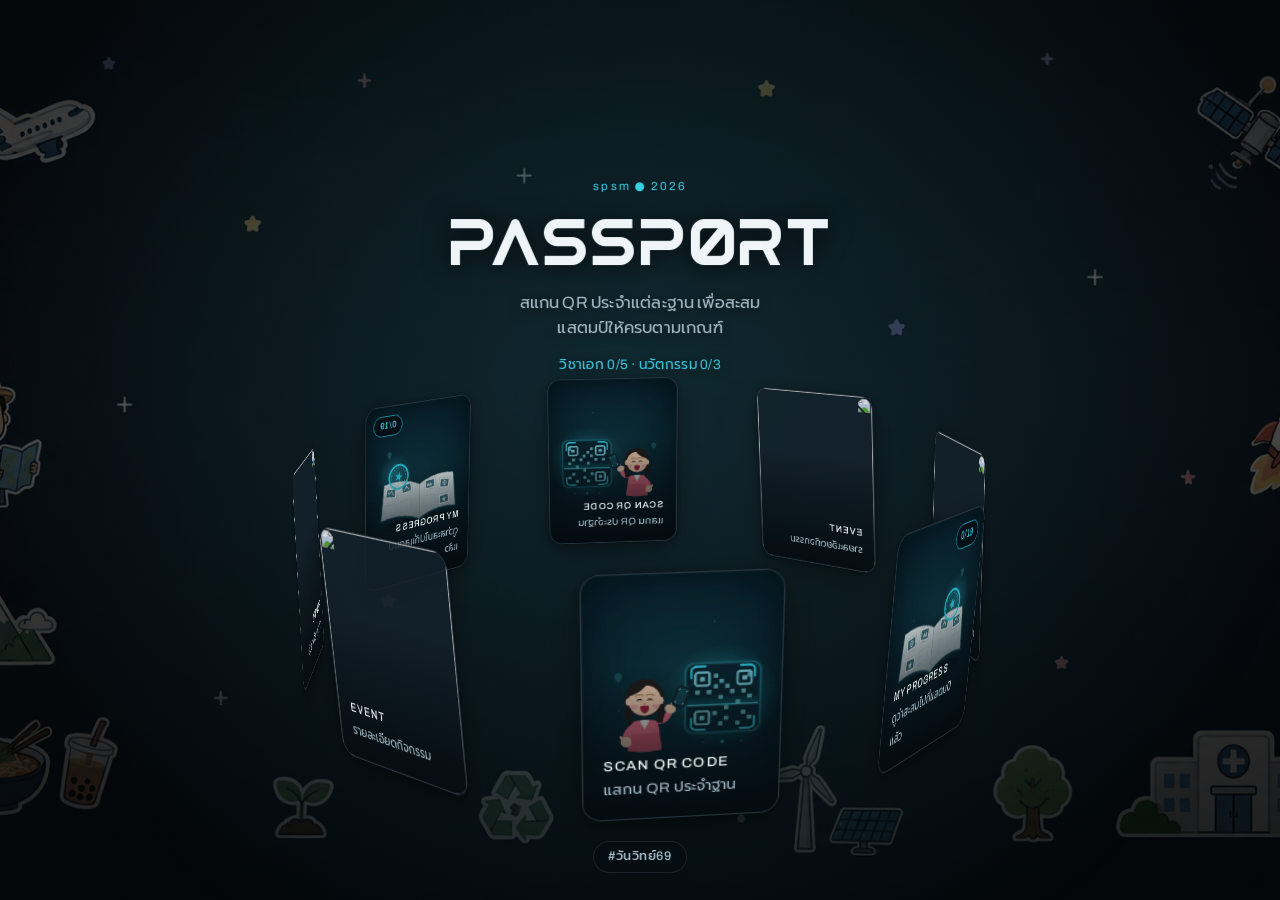
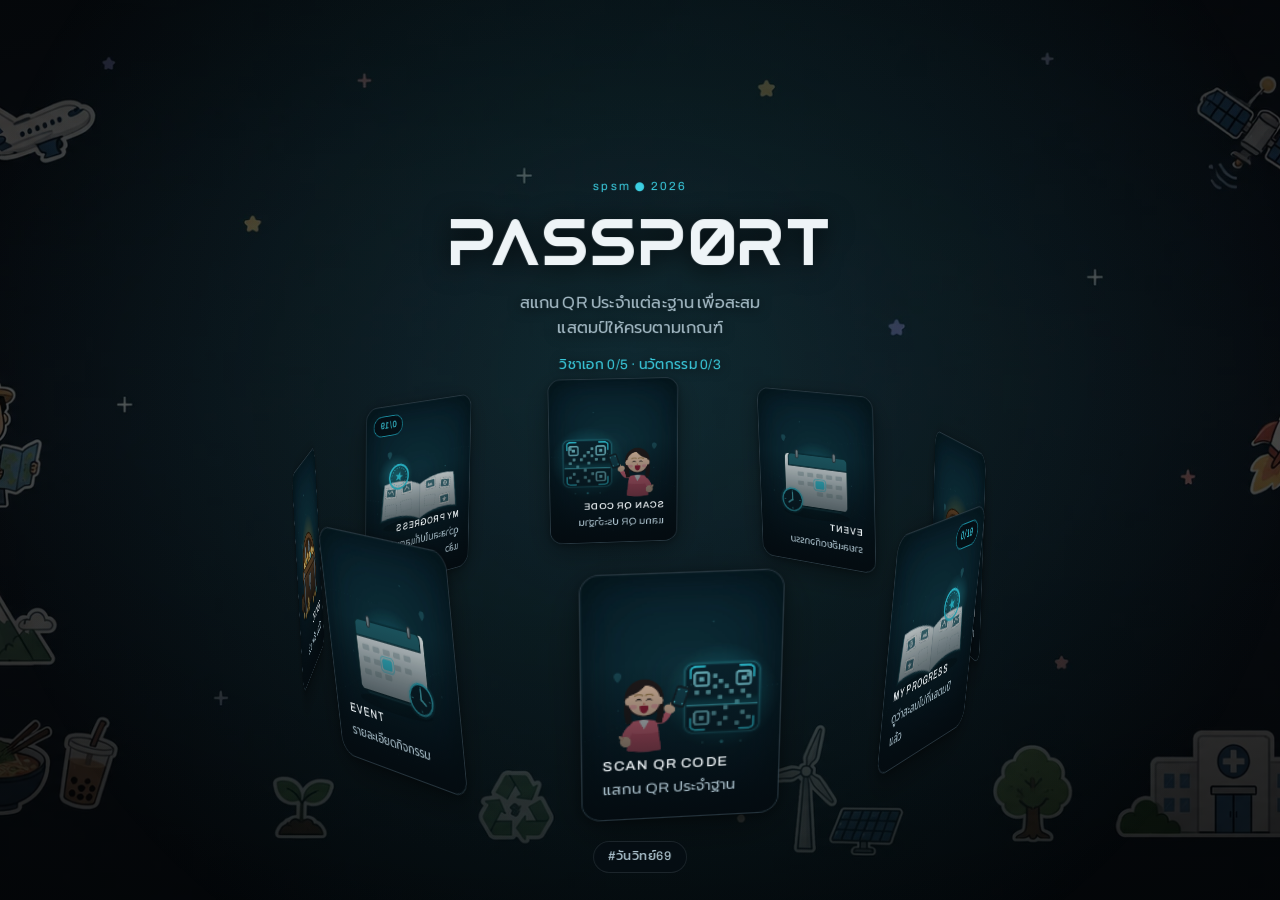
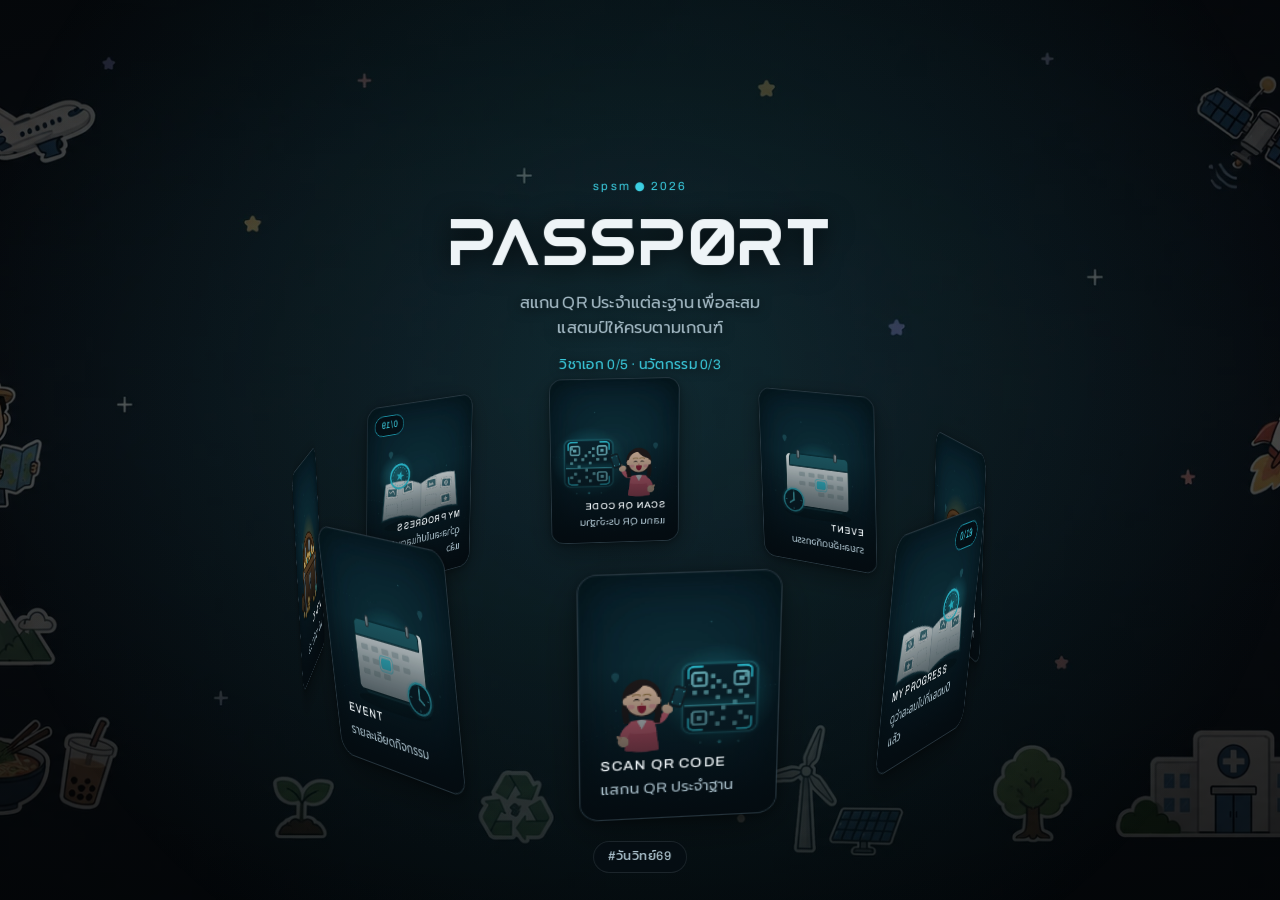
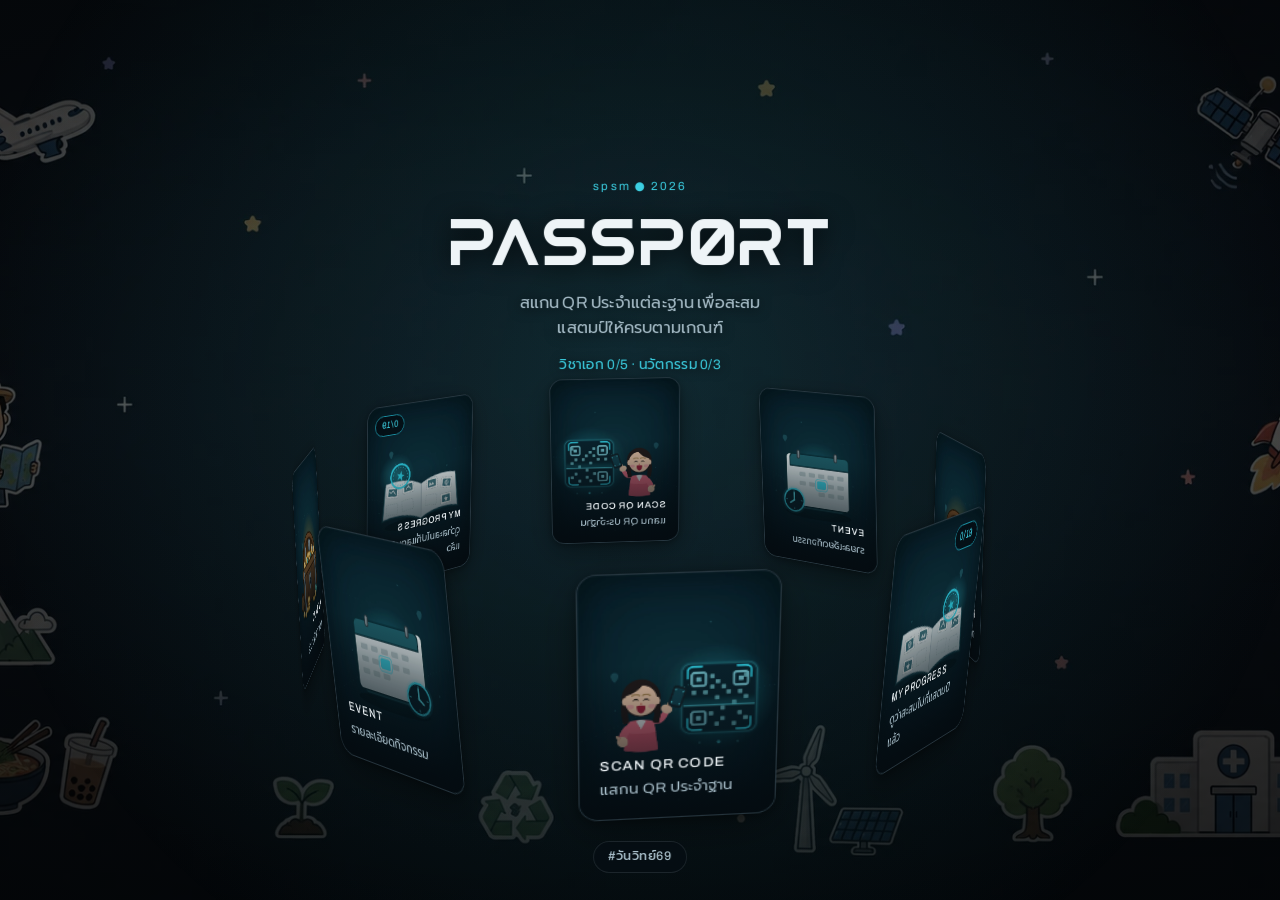
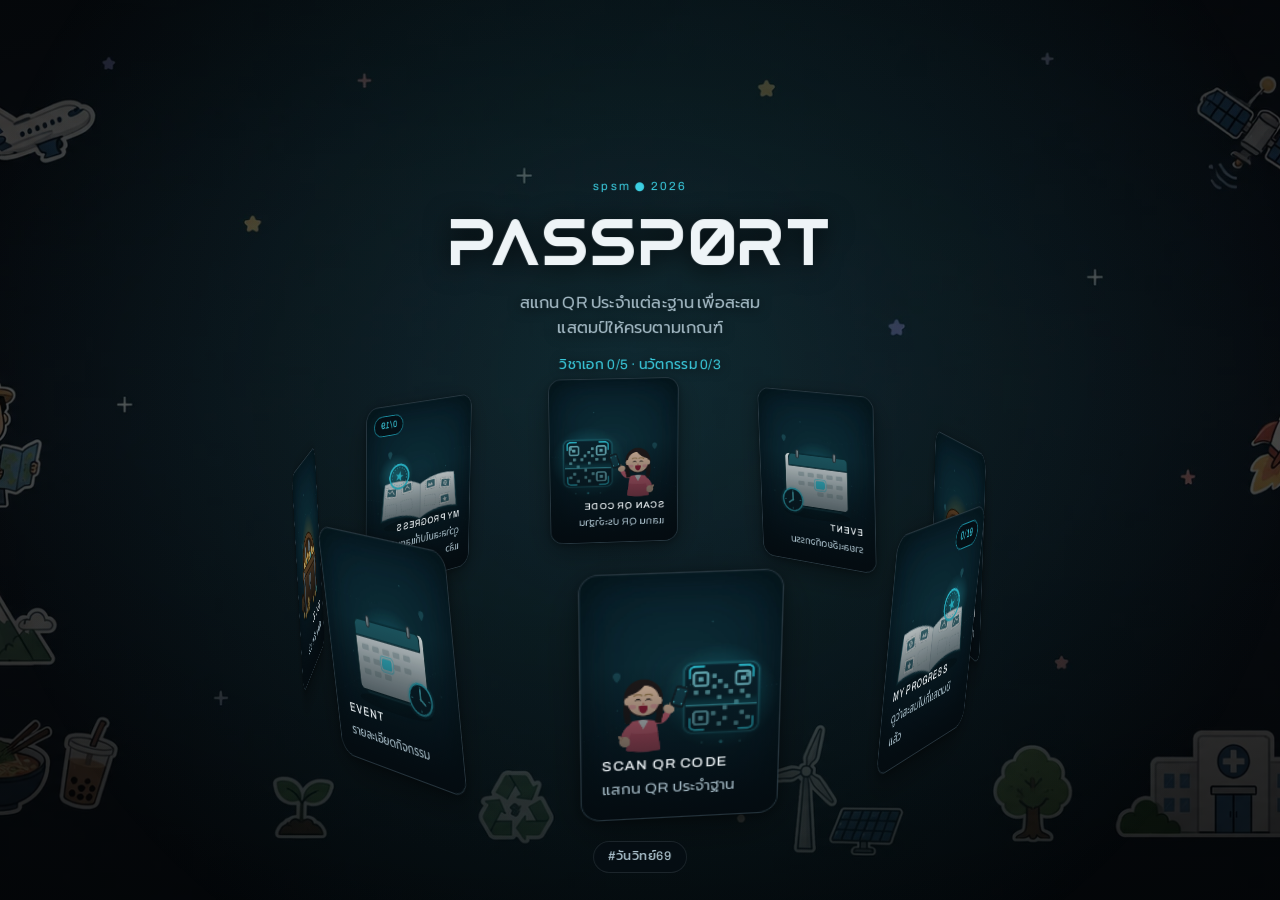
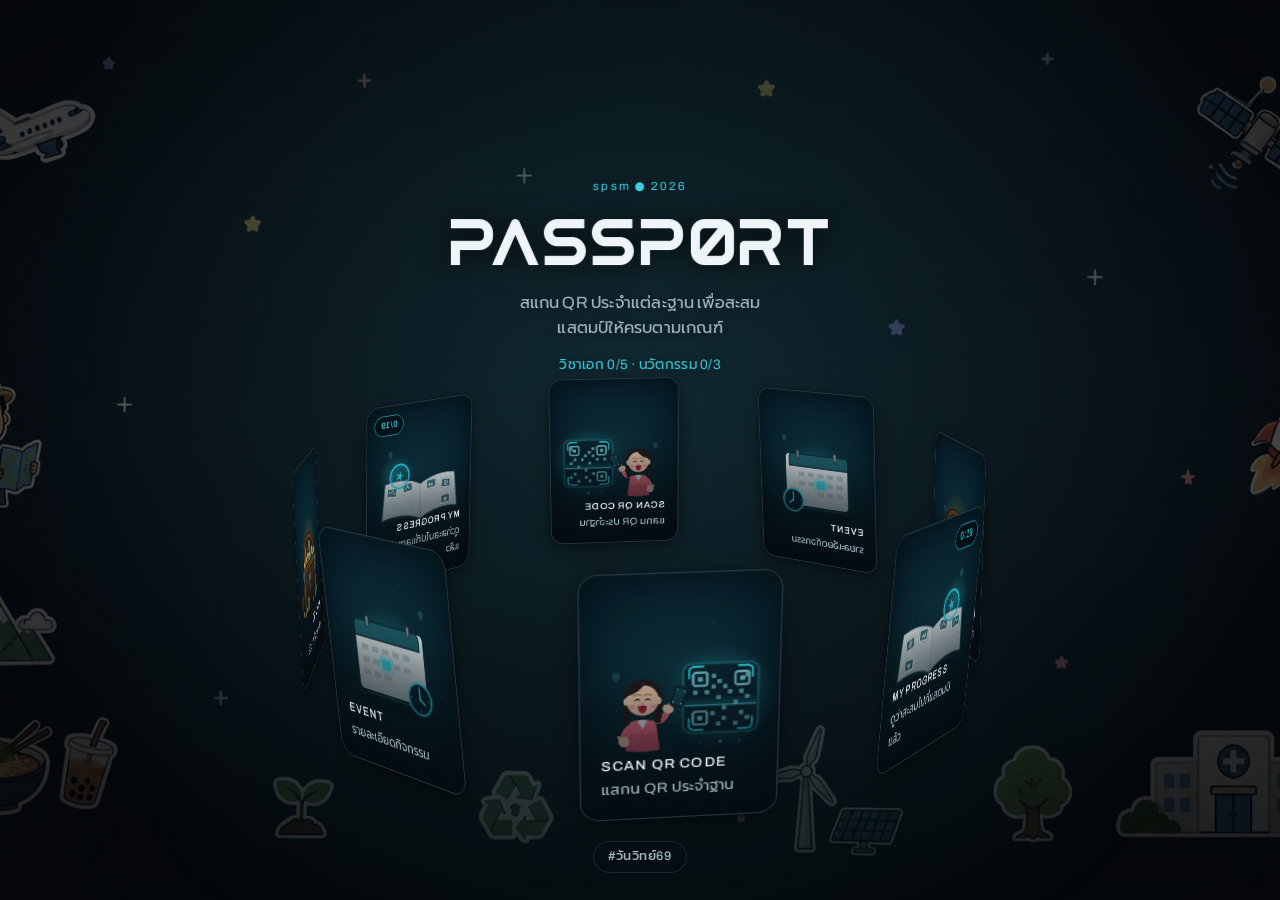
